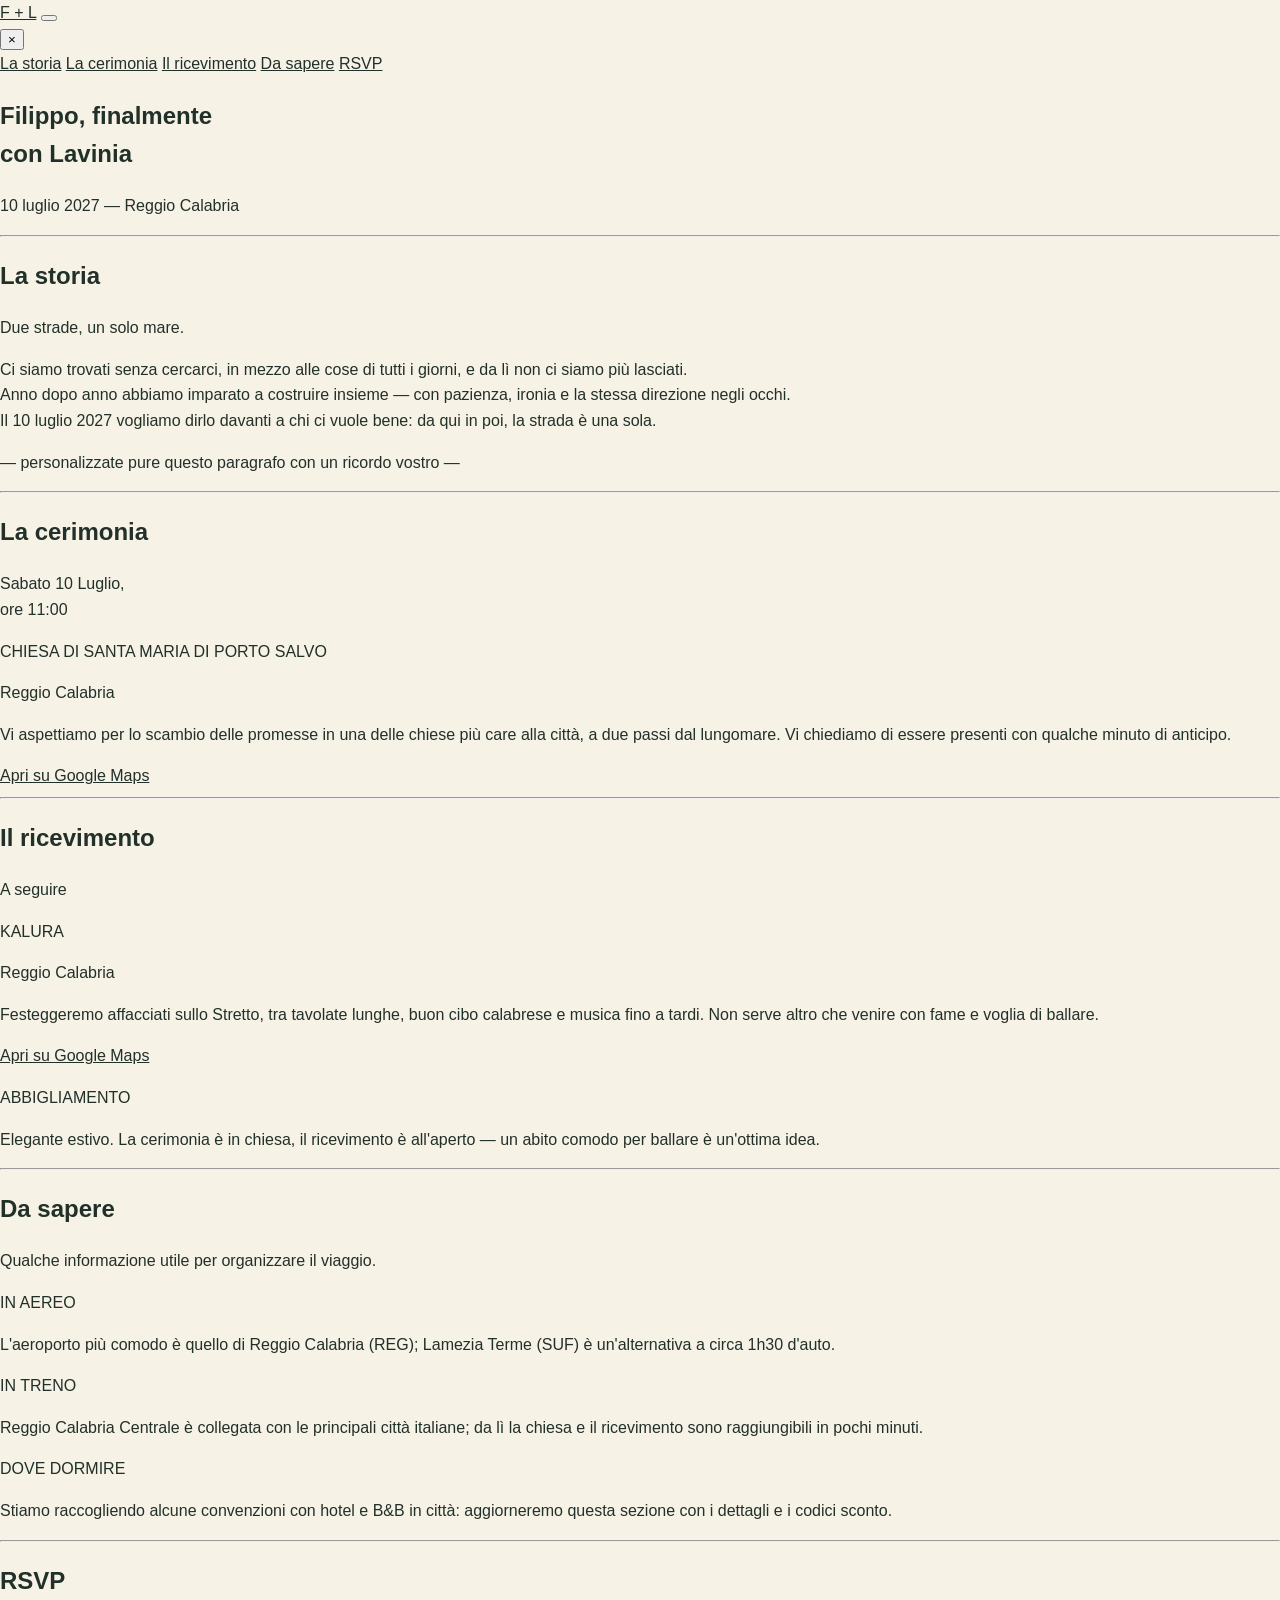
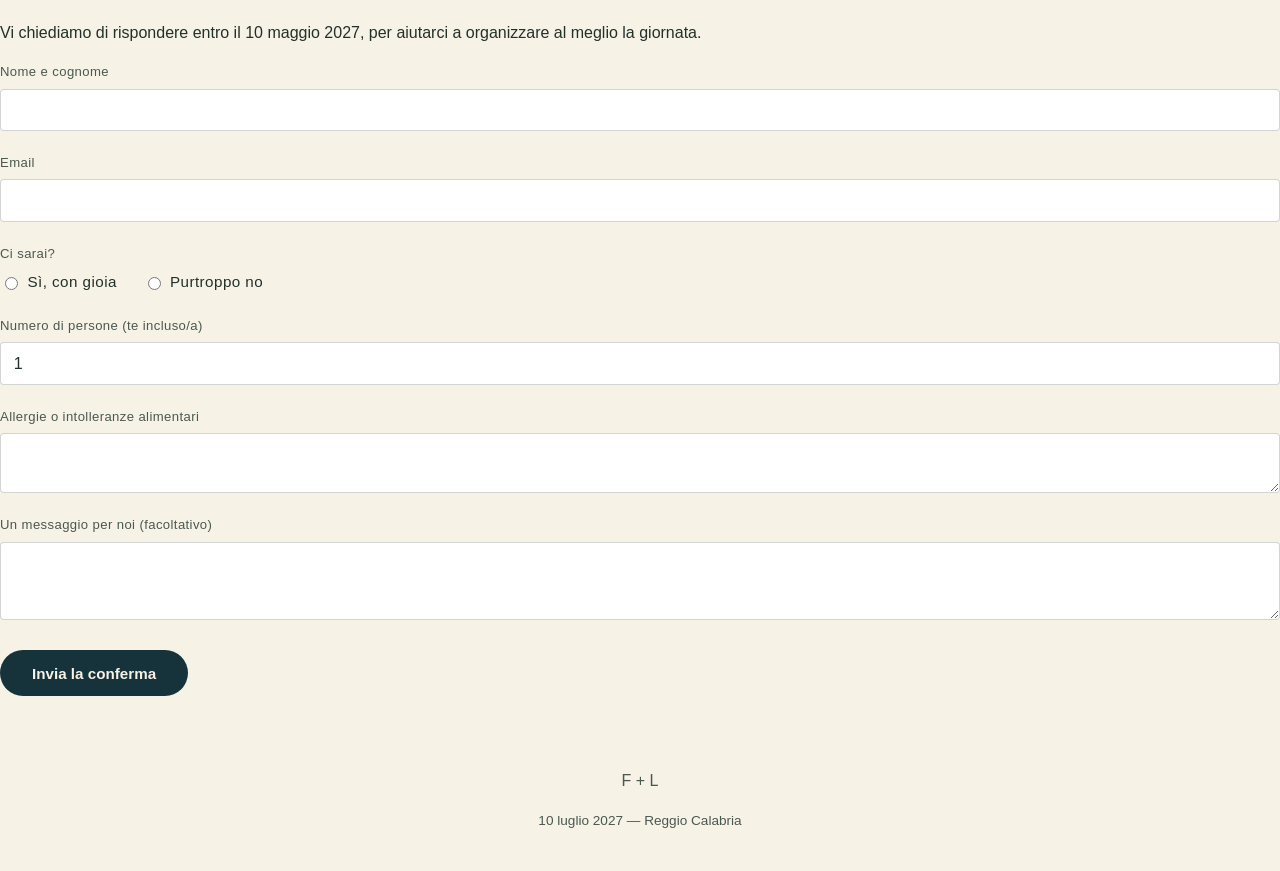
==== index.html @ 588cf9c7 "Refactor index.html structure and content" ====
<!DOCTYPE html>
<html lang="it">
<head>
<meta charset="UTF-8">
<meta name="viewport" content="width=device-width, initial-scale=1.0">
<title>Filippo &amp; Lavinia — 10 luglio 2027</title>
<meta name="description" content="Il matrimonio di Filippo e Lavinia, 10 luglio 2027, Reggio Calabria.">
<link rel="preconnect" href="https://fonts.googleapis.com">
<link rel="preconnect" href="https://fonts.gstatic.com" crossorigin>
<link href="https://fonts.googleapis.com/css2?family=Playfair+Display:ital,wght@0,600;0,700;1,500&family=Fraunces:ital,opsz,wght@0,9..144,300;0,9..144,400;1,9..144,400&display=swap" rel="stylesheet">
<link rel="stylesheet" href="styles.css">
</head>
<body>

<header class="topbar">
  <a href="#top" class="mark">F&nbsp;+&nbsp;L</a>
  <button class="menu-toggle" id="menuToggle" aria-label="Apri il menu" aria-expanded="false" aria-controls="menuOverlay">
    <span></span><span></span><span></span>
  </button>
</header>

<div class="menu-overlay" id="menuOverlay">
  <button class="menu-close" id="menuClose" aria-label="Chiudi il menu">&times;</button>
  <nav class="menu-list">
    <a href="#storia" class="menu-item">La storia</a>
    <a href="#cerimonia" class="menu-item">La cerimonia</a>
    <a href="#ricevimento" class="menu-item">Il ricevimento</a>
    <a href="#logistica" class="menu-item">Da sapere</a>
    <a href="#rsvp" class="menu-item">RSVP</a>
  </nav>
</div>

<main id="top">

  <section class="page page--hero">
    <div class="page__media page__media--tall placeholder placeholder--sea" aria-hidden="true"></div>
    <h1 class="page__title page__title--home">Filippo, finalmente<br>con Lavinia</h1>
    <p class="page__lead">10 luglio 2027 — Reggio Calabria</p>
    <p class="page__countdown" id="countdown" aria-live="polite"></p>
    <hr class="rule">
  </section>

  <section id="storia" class="page">
    <div class="page__media placeholder placeholder--linen" aria-hidden="true"></div>
    <h2 class="page__title">La storia</h2>
    <p class="page__lead">Due strade, un solo mare.</p>
    <p class="page__body">
      Ci siamo trovati senza cercarci, in mezzo alle cose di tutti i giorni,
      e da lì non ci siamo più lasciati.<br>
      Anno dopo anno abbiamo imparato a costruire insieme — con pazienza,
      ironia e la stessa direzione negli occhi.<br>
      Il 10 luglio 2027 vogliamo dirlo davanti a chi ci vuole bene: da qui
      in poi, la strada è una sola.
    </p>
    <p class="page__note">— personalizzate pure questo paragrafo con un ricordo vostro —</p>
    <hr class="rule">
  </section>

  <section id="cerimonia" class="page">
    <div class="page__media placeholder placeholder--church" aria-hidden="true"></div>
    <h2 class="page__title">La cerimonia</h2>
    <p class="page__lead">Sabato 10 Luglio,<br>ore 11:00</p>
    <p class="page__place">CHIESA DI SANTA MARIA DI PORTO SALVO</p>
    <p class="page__address">Reggio Calabria</p>
    <p class="page__body">
      Vi aspettiamo per lo scambio delle promesse in una delle chiese più
      care alla città, a due passi dal lungomare. Vi chiediamo di essere
      presenti con qualche minuto di anticipo.
    </p>
    <a class="link-under" href="https://www.google.com/maps/search/?api=1&query=Chiesa+di+Santa+Maria+di+Porto+Salvo+Reggio+Calabria" target="_blank" rel="noopener">Apri su Google Maps</a>
    <hr class="rule">
  </section>

  <section id="ricevimento" class="page">
    <div class="page__media placeholder placeholder--sea" aria-hidden="true"></div>
    <h2 class="page__title">Il ricevimento</h2>
    <p class="page__lead">A seguire</p>
    <p class="page__place">KALURA</p>
    <p class="page__address">Reggio Calabria</p>
    <p class="page__body">
      Festeggeremo affacciati sullo Stretto, tra tavolate lunghe, buon
      cibo calabrese e musica fino a tardi. Non serve altro che venire
      con fame e voglia di ballare.
    </p>
    <a class="link-under" href="https://www.google.com/maps/search/?api=1&query=Kalura+Reggio+Calabria" target="_blank" rel="noopener">Apri su Google Maps</a>

    <div class="attire">
      <p class="attire__label">ABBIGLIAMENTO</p>
      <p class="page__body">
        Elegante estivo. La cerimonia è in chiesa, il ricevimento è
        all'aperto — un abito comodo per ballare è un'ottima idea.
      </p>
    </div>
    <hr class="rule">
  </section>

  <section id="logistica" class="page">
    <h2 class="page__title">Da sapere</h2>
    <p class="page__lead">Qualche informazione utile per organizzare il viaggio.</p>

    <div class="info-block">
      <p class="info-block__label">IN AEREO</p>
      <p class="page__body">L'aeroporto più comodo è quello di Reggio Calabria (REG); Lamezia Terme (SUF) è un'alternativa a circa 1h30 d'auto.</p>
    </div>
    <div class="info-block">
      <p class="info-block__label">IN TRENO</p>
      <p class="page__body">Reggio Calabria Centrale è collegata con le principali città italiane; da lì la chiesa e il ricevimento sono raggiungibili in pochi minuti.</p>
    </div>
    <div class="info-block">
      <p class="info-block__label">DOVE DORMIRE</p>
      <p class="page__body">Stiamo raccogliendo alcune convenzioni con hotel e B&amp;B in città: aggiorneremo questa sezione con i dettagli e i codici sconto.</p>
    </div>
    <hr class="rule">
  </section>

  <section id="rsvp" class="page">
    <h2 class="page__title">RSVP</h2>
    <p class="page__lead">Vi chiediamo di rispondere entro il 10 maggio 2027, per aiutarci a organizzare al meglio la giornata.</p>

    <form name="rsvp" method="POST" data-netlify="true" netlify-honeypot="bot-field" class="rsvp-form" id="rsvpForm">
      <input type="hidden" name="form-name" value="rsvp">
      <p class="hidden-field"><label>Non compilare questo campo: <input name="bot-field"></label></p>

      <div class="field">
        <label for="nome">Nome e cognome</label>
        <input type="text" id="nome" name="nome" required>
      </div>

      <div class="field">
        <label for="email">Email</label>
        <input type="email" id="email" name="email" required>
      </div>

      <div class="field field--radio">
        <span class="field__label">Ci sarai?</span>
        <div class="radio-group">
          <label><input type="radio" name="presenza" value="Sì" required> Sì, con gioia</label>
          <label><input type="radio" name="presenza" value="No"> Purtroppo no</label>
        </div>
      </div>

      <div class="field">
        <label for="ospiti">Numero di persone (te incluso/a)</label>
        <input type="number" id="ospiti" name="ospiti" min="1" max="10" value="1">
      </div>

      <div class="field">
        <label for="allergie">Allergie o intolleranze alimentari</label>
        <textarea id="allergie" name="allergie" rows="2"></textarea>
      </div>

      <div class="field">
        <label for="messaggio">Un messaggio per noi (facoltativo)</label>
        <textarea id="messaggio" name="messaggio" rows="3"></textarea>
      </div>

      <button type="submit" class="btn">Invia la conferma</button>
      <p class="rsvp__thanks" id="rsvpThanks" hidden>Grazie! Abbiamo ricevuto la tua conferma.</p>
    </form>
  </section>

</main>

<footer class="footer">
  <p class="mark">F + L</p>
  <p class="footer__text">10 luglio 2027 — Reggio Calabria</p>
</footer>

<script src="script.js"></script>
</body>
</html>
---- styles.css ----
/* ---------------------------------------------------
   Filippo & Lavinia — wedding site
   Palette: cream stone / deep ionian teal / bergamotto gold / cypress ink
--------------------------------------------------- */

:root{
  --cream:      #F7F2E6;
  --stone:      #E9E1CD;
  --ink:        #22302A;
  --ink-soft:   #4A5850;
  --teal:       #24515F;
  --teal-deep:  #16333C;
  --gold:       #B9922E;
  --gold-soft:  #D8BE85;

  --serif: "Fraunces", serif;
  --sans:  "Public Sans", sans-serif;

  --max: 1080px;
}

*{ box-sizing:border-box; }
html{ scroll-behavior:smooth; }

body{
  margin:0;
  background:var(--cream);
  color:var(--ink);
  font-family:var(--sans);
  font-weight:400;
  line-height:1.6;
  -webkit-font-smoothing:antialiased;
}

@media (prefers-reduced-motion: reduce){
  html{ scroll-behavior:auto; }
  *{ animation-duration:0.01ms !important; transition-duration:0.01ms !important; }
}

a{ color:inherit; }

.grain{
  position:fixed; inset:0; pointer-events:none; z-index:1;
  opacity:0.035; mix-blend-mode:multiply;
  background-image:url("data:image/svg+xml,%3Csvg xmlns='http://www.w3.org/2000/svg' width='140' height='140'%3E%3Cfilter id='n'%3E%3CfeTurbulence type='fractalNoise' baseFrequency='0.9' numOctaves='2' stitchTiles='stitch'/%3E%3C/filter%3E%3Crect width='100%25' height='100%25' filter='url(%23n)'/%3E%3C/svg%3E");
}

.eyebrow{
  font-family:var(--sans);
  font-size:0.72rem;
  letter-spacing:0.22em;
  text-transform:uppercase;
  color:var(--gold);
  font-weight:600;
  margin:0 0 0.9rem;
}

.section__title{
  font-family:var(--serif);
  font-weight:400;
  font-size:clamp(1.8rem, 3.4vw, 2.6rem);
  margin:0 0 1.4rem;
  color:var(--teal-deep);
}

/* ---------- Nav ---------- */
.nav{
  position:sticky; top:0; z-index:20;
  display:flex; align-items:center; justify-content:space-between;
  padding:1.1rem 2rem;
  background:rgba(247,242,230,0.86);
  backdrop-filter:blur(8px);
  border-bottom:1px solid rgba(34,48,42,0.08);
}
.nav__mark{
  font-family:var(--serif); font-style:italic;
  font-size:1.15rem; text-decoration:none; color:var(--teal-deep);
  letter-spacing:0.02em;
}
.nav__links{
  display:flex; gap:2rem; list-style:none; margin:0; padding:0;
  align-items:center;
}
.nav__links a{
  text-decoration:none; font-size:0.88rem; color:var(--ink-soft);
  letter-spacing:0.01em;
  transition:color 0.2s ease;
}
.nav__links a:hover{ color:var(--teal); }
.nav__cta{
  border:1px solid var(--teal-deep);
  padding:0.5rem 1rem;
  border-radius:999px;
  color:var(--teal-deep) !important;
}
.nav__cta:hover{ background:var(--teal-deep); color:var(--cream) !important; }

.nav__toggle{
  display:none; flex-direction:column; gap:5px;
  background:none; border:none; cursor:pointer; padding:0.4rem;
}
.nav__toggle span{
  width:22px; height:2px; background:var(--ink);
}

@media (max-width: 780px){
  .nav__toggle{ display:flex; }
  .nav__links{
    position:absolute; top:100%; left:0; right:0;
    flex-direction:column; align-items:flex-start; gap:0;
    background:var(--cream);
    border-bottom:1px solid rgba(34,48,42,0.08);
    max-height:0; overflow:hidden;
    transition:max-height 0.3s ease;
  }
  .nav__links.is-open{ max-height:320px; }
  .nav__links li{ width:100%; }
  .nav__links a{
    display:block; padding:0.9rem 2rem; width:100%;
  }
  .nav__cta{ margin:0.6rem 2rem; display:inline-block; }
}

/* ---------- Hero ---------- */
.hero{
  position:relative;
  min-height:88vh;
  display:flex; flex-direction:column; align-items:center; justify-content:center;
  text-align:center;
  padding:6rem 1.5rem 3rem;
  overflow:hidden;
  background:linear-gradient(180deg, var(--cream) 0%, var(--stone) 100%);
}
.hero__coast{
  position:absolute; bottom:0; left:0; right:0; z-index:0; opacity:0.9;
}
.hero__wave path{ fill:var(--teal-deep); opacity:0.14; }
.hero__eyebrow{
  font-size:0.78rem; letter-spacing:0.3em; text-transform:uppercase;
  color:var(--gold); font-weight:600; margin-bottom:1.4rem; z-index:1;
}
.hero__names{
  font-family:var(--serif);
  font-weight:400;
  font-size:clamp(2.6rem, 8vw, 5.2rem);
  margin:0;
  color:var(--teal-deep);
  z-index:1;
}
.hero__amp{
  font-style:italic; color:var(--gold);
  padding:0 0.15em;
}
.hero__date{
  margin-top:1.1rem;
  font-size:1.05rem;
  letter-spacing:0.03em;
  color:var(--ink-soft);
  z-index:1;
}
.hero__countdown{
  margin-top:2.2rem;
  font-family:var(--serif); font-style:italic;
  font-size:1.1rem;
  color:var(--teal);
  z-index:1;
}
.hero__scroll{
  position:absolute; bottom:1.8rem; left:50%; transform:translateX(-50%);
  width:26px; height:42px; border:1px solid var(--ink-soft); border-radius:999px;
  z-index:1;
}
.hero__scroll span{
  display:block; width:4px; height:8px; border-radius:2px;
  background:var(--gold);
  margin:7px auto 0;
  animation:scrollDot 1.8s ease-in-out infinite;
}
@keyframes scrollDot{
  0%{ transform:translateY(0); opacity:1; }
  70%{ transform:translateY(14px); opacity:0; }
  100%{ opacity:0; }
}

/* ---------- Sections generic ---------- */
.section{
  max-width:var(--max);
  margin:0 auto;
  padding:6.5rem 2rem;
  position:relative; z-index:1;
}

.story{ text-align:center; max-width:760px; }
.story__text{ font-size:1.08rem; color:var(--ink-soft); }
.story__note{
  margin-top:1.4rem; font-size:0.8rem; color:var(--gold);
  font-style:italic;
}

/* ---------- Split (ceremony / reception) ---------- */
.split{
  display:grid;
  grid-template-columns: 1fr 1fr;
  gap:3.5rem;
  align-items:center;
}
.split--reverse .split__media{ order:2; }
.split--reverse .split__content{ order:1; }

.split__frame{
  aspect-ratio: 4/5;
  border-radius:6px;
  position:relative;
  overflow:hidden;
}
.frame--church{
  background:
    radial-gradient(circle at 30% 20%, rgba(216,190,133,0.5), transparent 60%),
    linear-gradient(160deg, var(--teal) 0%, var(--teal-deep) 100%);
}
.frame--sea{
  background:
    radial-gradient(circle at 70% 80%, rgba(185,146,46,0.35), transparent 55%),
    linear-gradient(200deg, #3B7385 0%, var(--teal-deep) 100%);
}
.split__frame::after{
  content:"";
  position:absolute; inset:0;
  background-image:repeating-linear-gradient(115deg, rgba(247,242,230,0.05) 0 2px, transparent 2px 26px);
}

.split__place{
  font-family:var(--serif); font-size:1.3rem; margin:0 0 0.2rem; color:var(--ink);
}
.split__address{
  font-size:0.85rem; color:var(--ink-soft); margin:0 0 1rem;
  text-transform:uppercase; letter-spacing:0.08em;
}
.split__text{ color:var(--ink-soft); margin-bottom:1.4rem; }

.link-arrow{
  font-size:0.9rem; text-decoration:none; color:var(--teal-deep);
  border-bottom:1px solid var(--gold);
  padding-bottom:2px;
  transition:opacity 0.2s ease;
}
.link-arrow:hover{ opacity:0.65; }

@media (max-width: 820px){
  .split, .split--reverse{ grid-template-columns:1fr; }
  .split--reverse .split__media{ order:1; }
  .split--reverse .split__content{ order:2; }
}

/* ---------- Logistics ---------- */
.logistics{ background:var(--stone); border-radius:8px; }
.logistics__grid{
  display:grid;
  grid-template-columns:repeat(2, 1fr);
  gap:2rem;
  margin-top:1rem;
}
.logistics__card h3{
  font-family:var(--serif); font-weight:500;
  font-size:1.1rem; margin:0 0 0.5rem; color:var(--teal-deep);
}
.logistics__card p{ color:var(--ink-soft); margin:0; font-size:0.95rem; }

@media (max-width:700px){
  .logistics__grid{ grid-template-columns:1fr; }
}

/* ---------- RSVP ---------- */
.rsvp{ max-width:640px; text-align:center; }
.rsvp__intro{ color:var(--ink-soft); margin-bottom:2.2rem; }
.rsvp__form{ text-align:left; }
.hidden-field{ position:absolute; left:-9999px; }

.field{ margin-bottom:1.3rem; display:flex; flex-direction:column; gap:0.4rem; }
.field label, .field__label{
  font-size:0.82rem; letter-spacing:0.03em; color:var(--ink-soft);
}
.field input[type="text"],
.field input[type="email"],
.field input[type="number"],
.field textarea{
  font-family:var(--sans);
  font-size:1rem;
  padding:0.7rem 0.8rem;
  border:1px solid rgba(34,48,42,0.2);
  border-radius:4px;
  background:#fff;
  color:var(--ink);
}
.field input:focus, .field textarea:focus{
  outline:2px solid var(--teal);
  outline-offset:1px;
}
.radio-group{ display:flex; gap:1.6rem; }
.radio-group label{ display:flex; align-items:center; gap:0.4rem; font-size:0.95rem; color:var(--ink); }

.btn{
  font-family:var(--sans);
  font-size:0.95rem; font-weight:600;
  background:var(--teal-deep);
  color:var(--cream);
  border:none;
  padding:0.9rem 2rem;
  border-radius:999px;
  cursor:pointer;
  margin-top:0.6rem;
  transition:background 0.2s ease;
}
.btn:hover{ background:var(--teal); }
.btn:focus-visible{ outline:2px solid var(--gold); outline-offset:2px; }

.rsvp__thanks{
  margin-top:1.2rem; color:var(--teal); font-family:var(--serif); font-style:italic;
}

/* ---------- Footer ---------- */
.footer{
  text-align:center;
  padding:3.5rem 1.5rem 2.5rem;
  color:var(--ink-soft);
}
.footer__mark{
  font-family:var(--serif); font-style:italic; font-size:1.4rem; color:var(--teal-deep);
  margin:0 0 0.4rem;
}
.footer__text{ font-size:0.85rem; margin:0; }

/* ---------- Reveal on scroll ---------- */
.section, .hero__names, .hero__date{
  opacity:0; transform:translateY(18px);
}
.section.is-visible, .is-loaded .hero__names, .is-loaded .hero__date{
  opacity:1; transform:none;
  transition:opacity 0.7s ease, transform 0.7s ease;
}
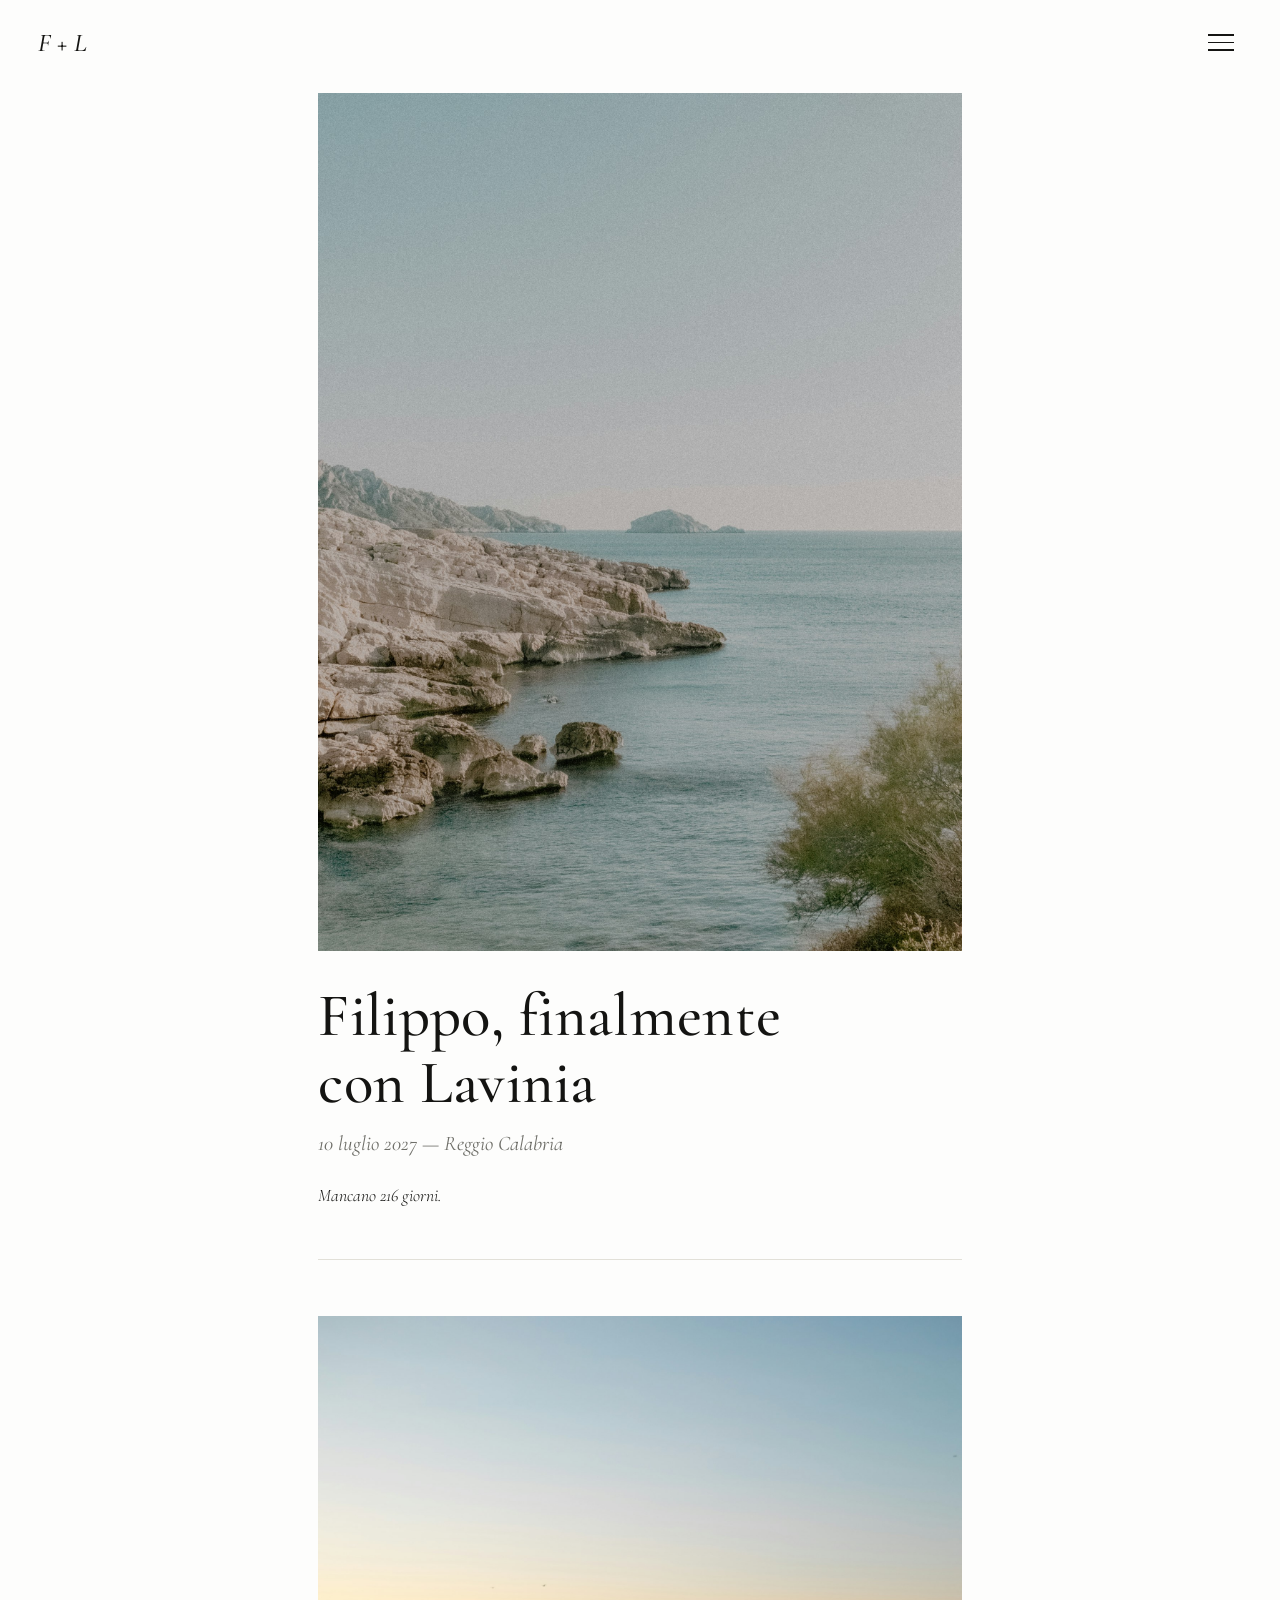
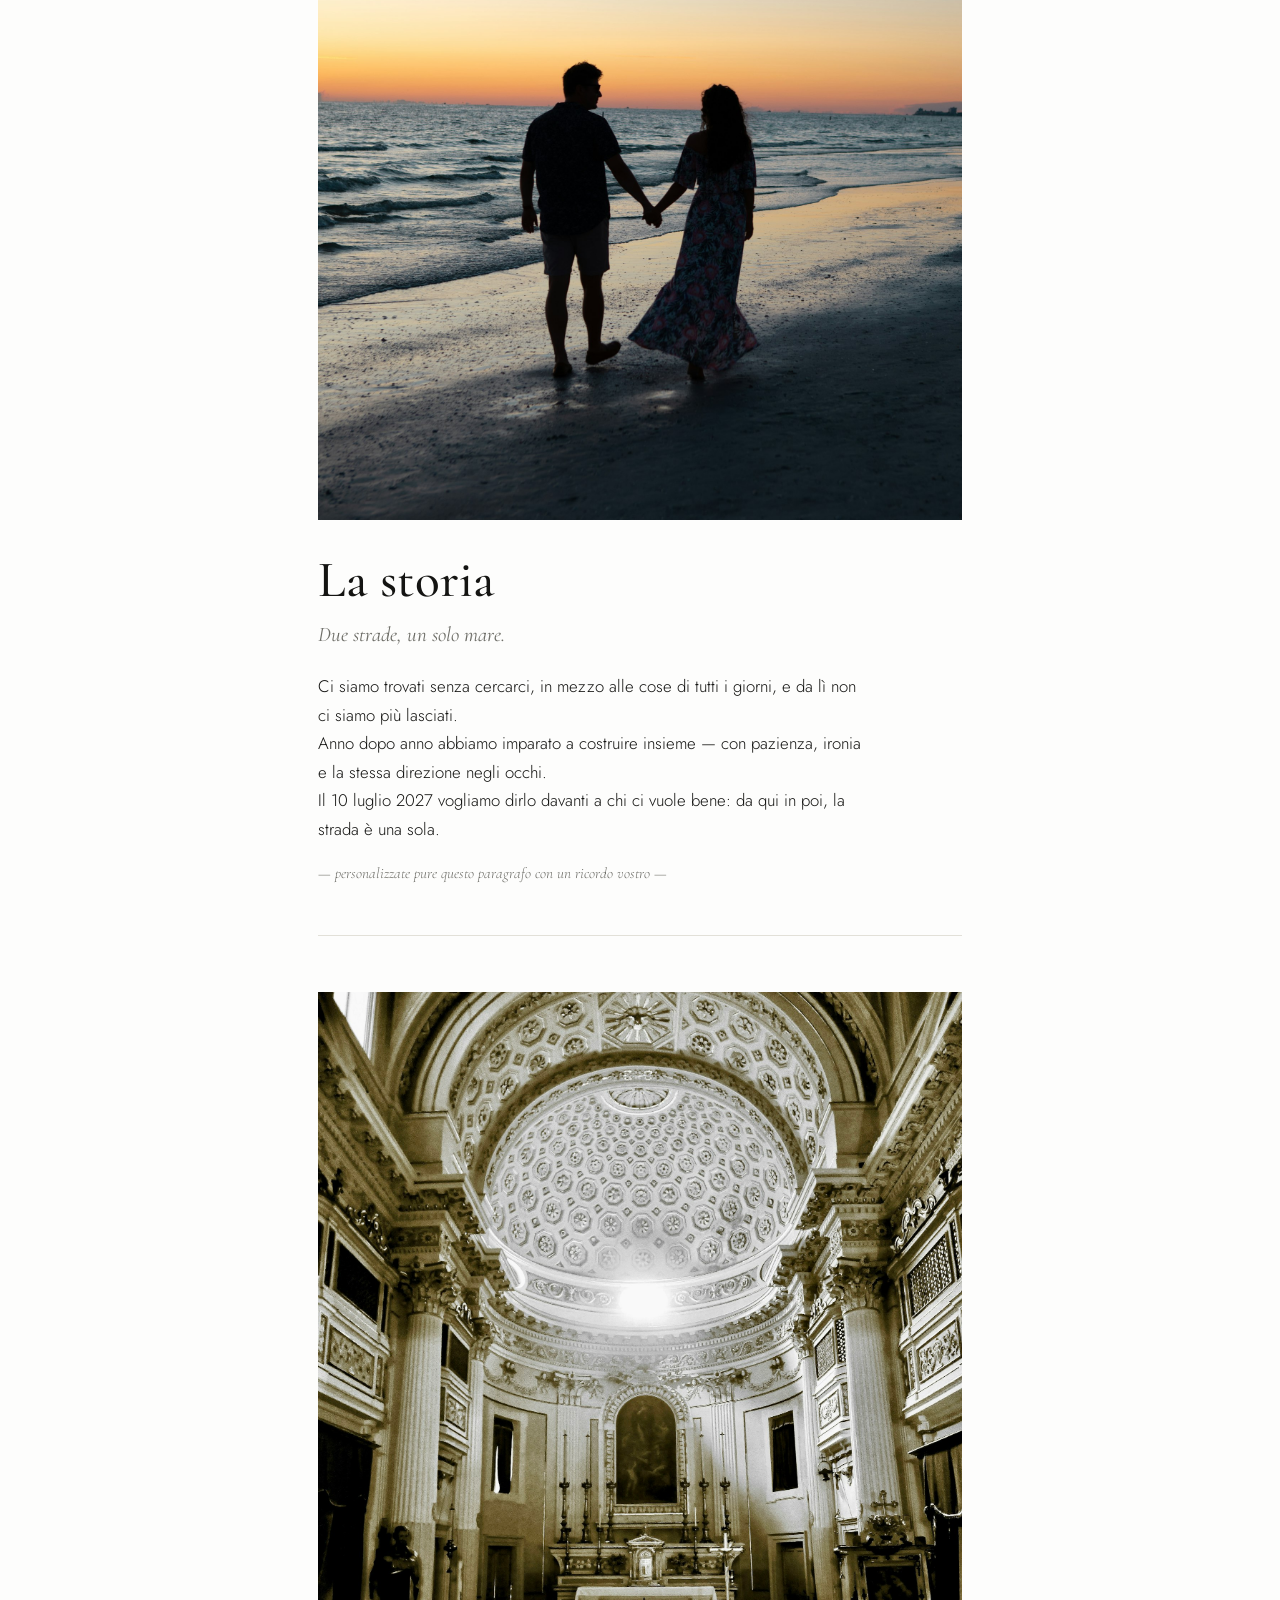
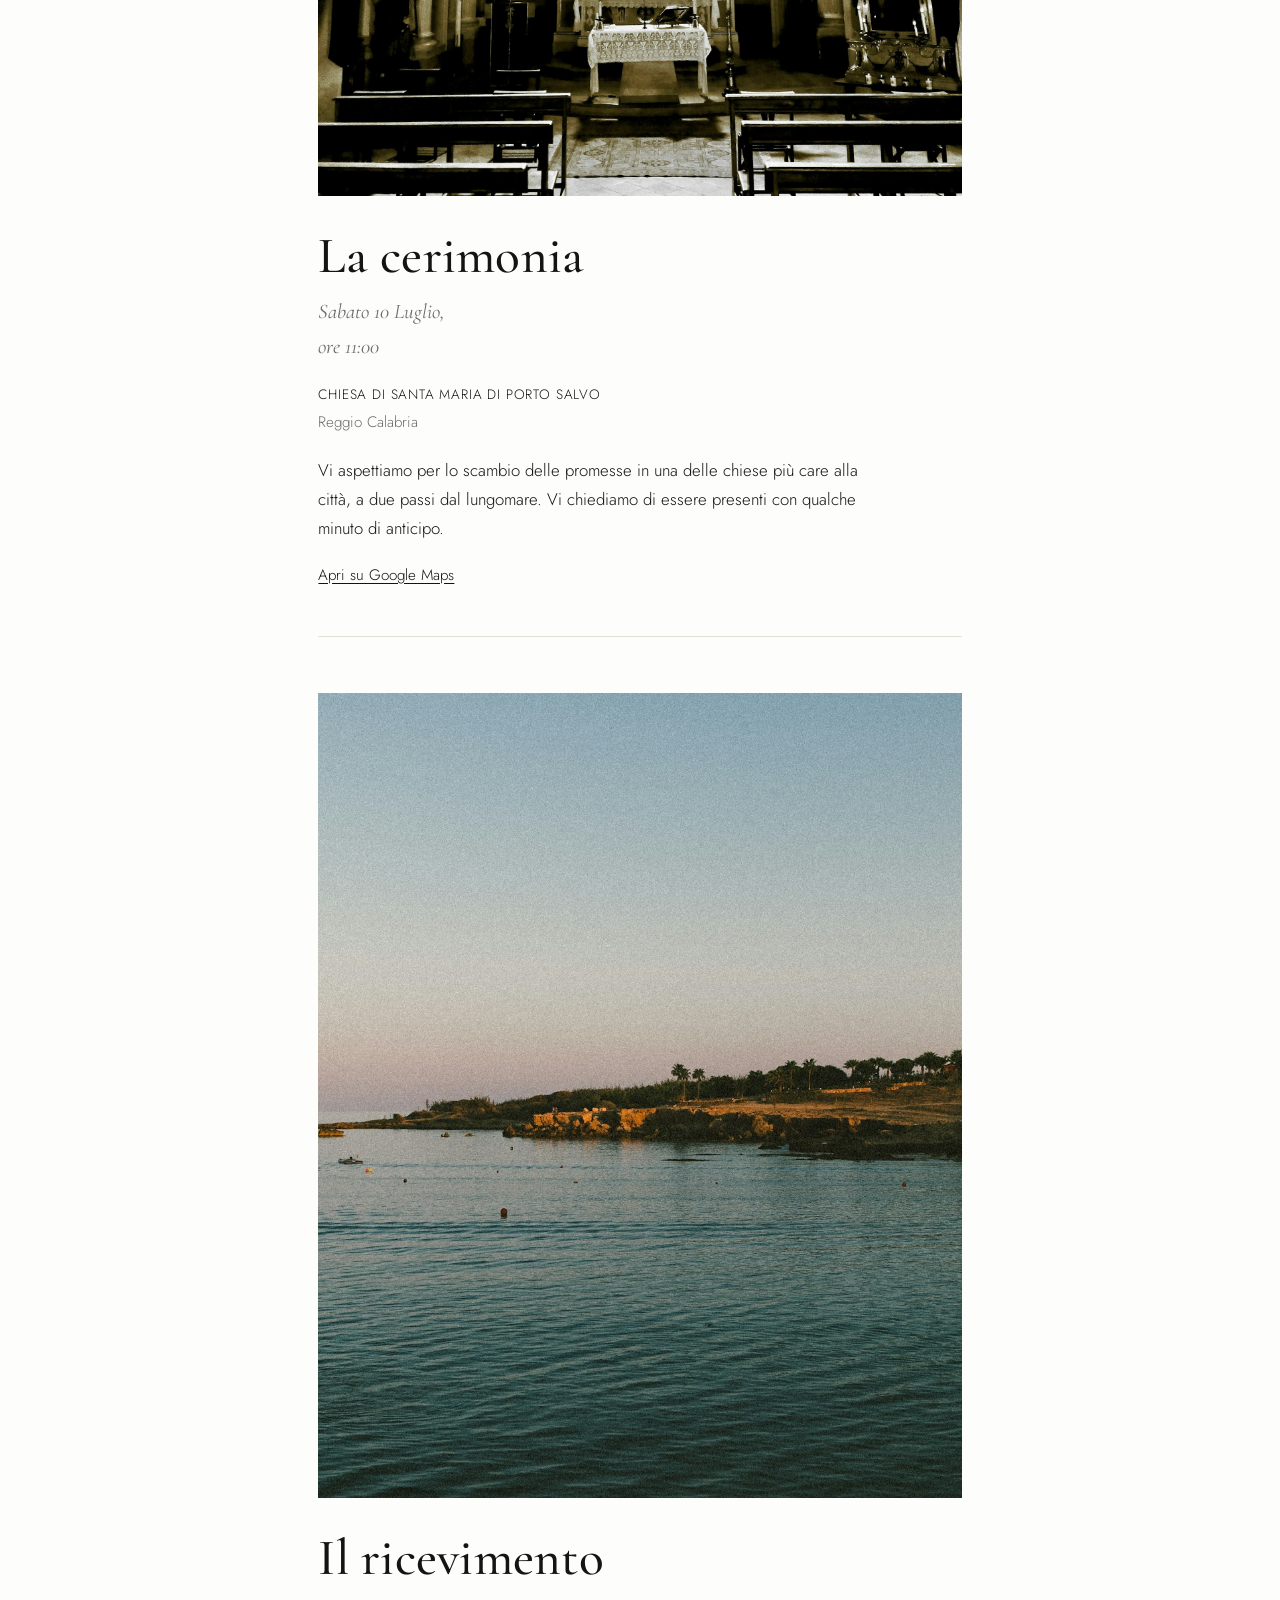
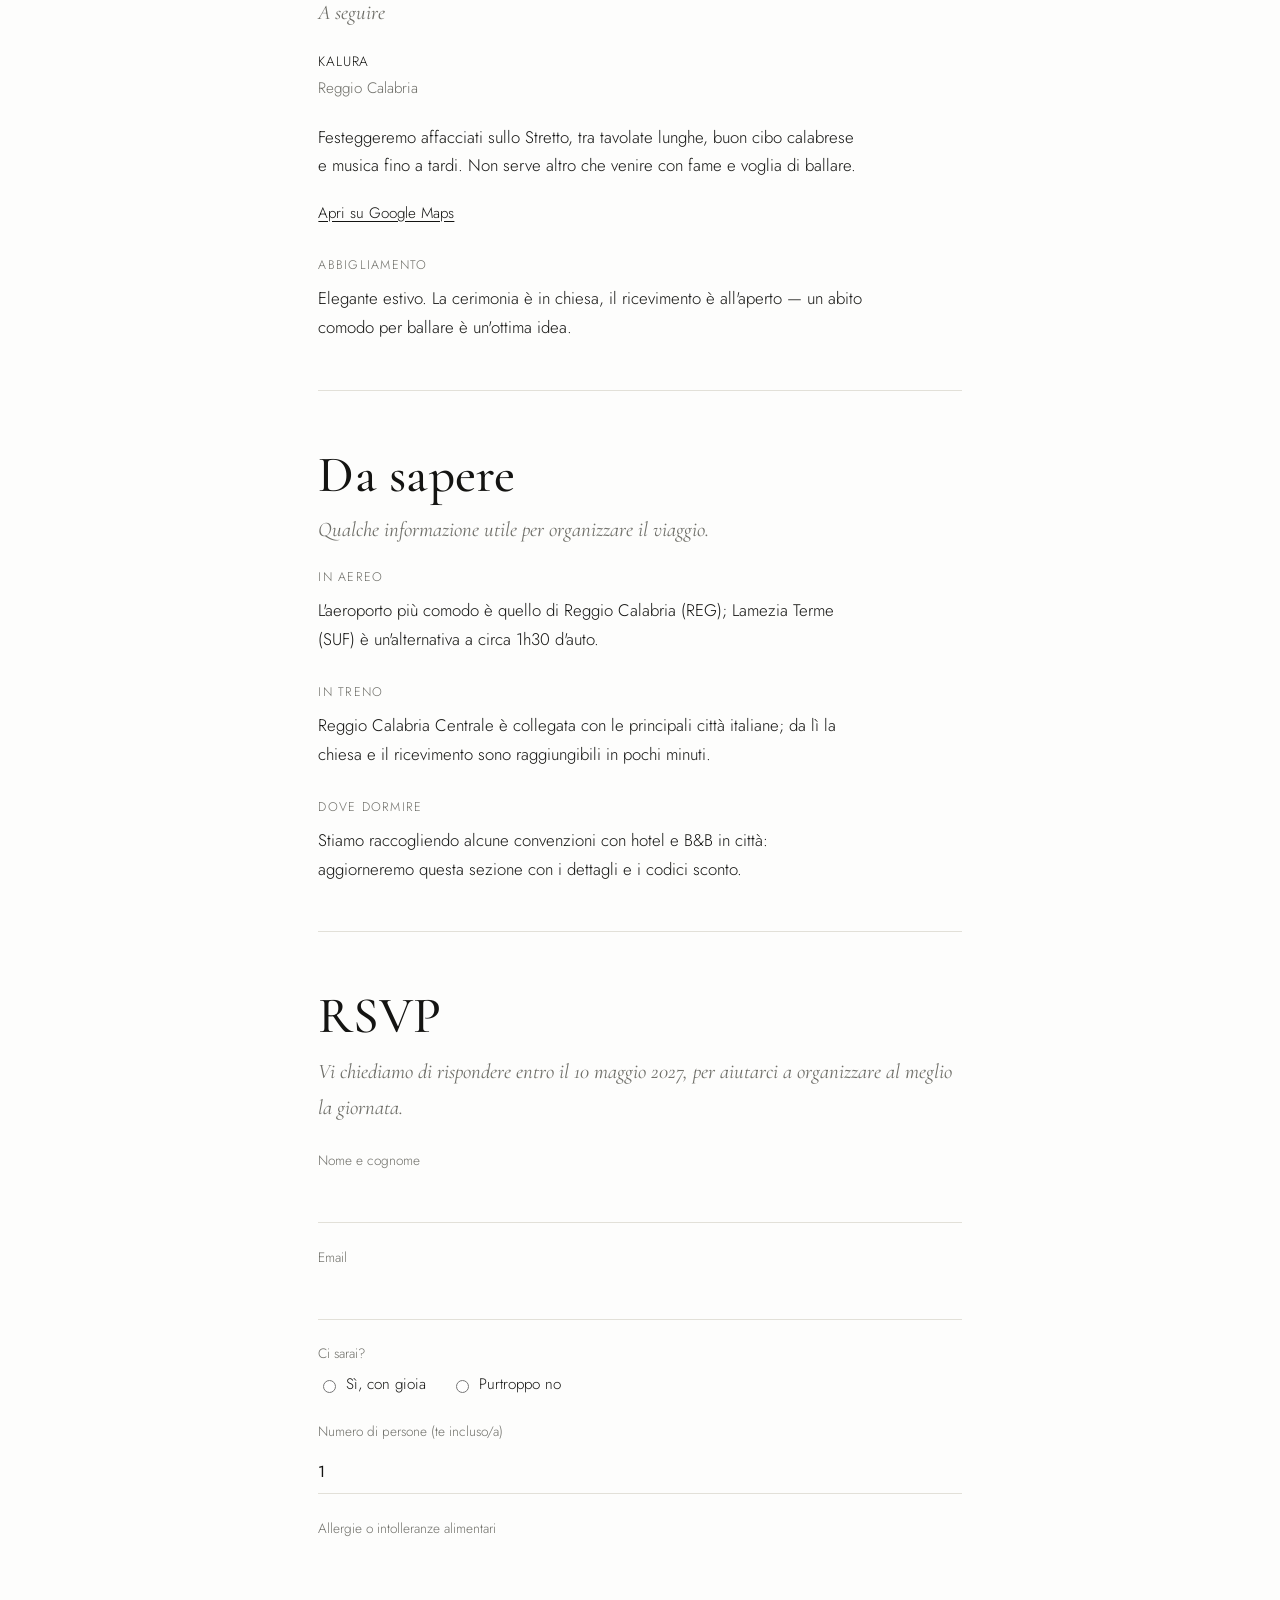
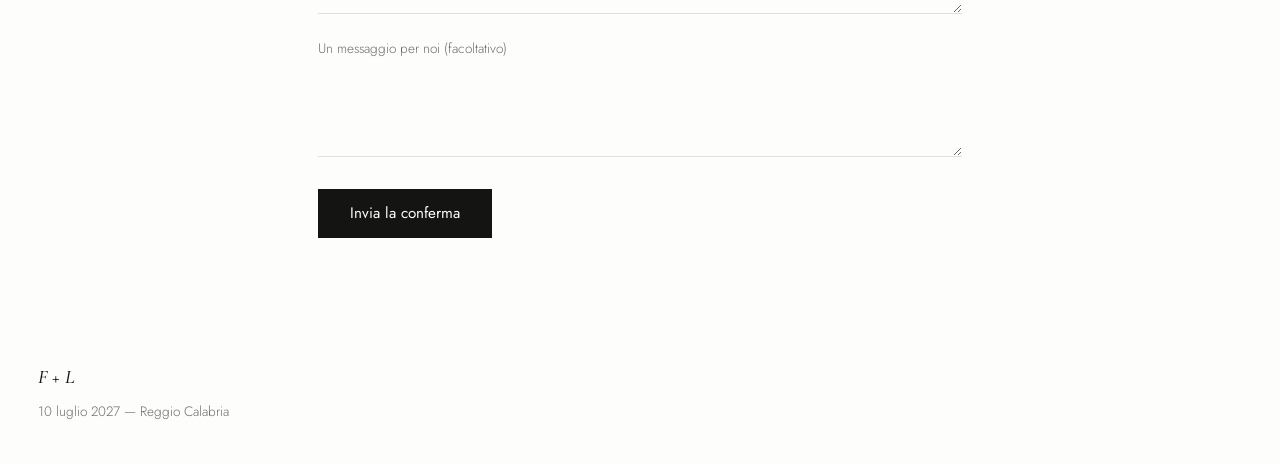
==== commit f4d0d837: "Restyle editoriale: font Cormorant/Jost, foto vere, layout full-bleed Sostituisce i placeholder a gr" ====
--- a/index.html
+++ b/index.html
@@ -7,7 +7,7 @@
 <meta name="description" content="Il matrimonio di Filippo e Lavinia, 10 luglio 2027, Reggio Calabria.">
 <link rel="preconnect" href="https://fonts.googleapis.com">
 <link rel="preconnect" href="https://fonts.gstatic.com" crossorigin>
-<link href="https://fonts.googleapis.com/css2?family=Playfair+Display:ital,wght@0,600;0,700;1,500&family=Fraunces:ital,opsz,wght@0,9..144,300;0,9..144,400;1,9..144,400&display=swap" rel="stylesheet">
+<link href="https://fonts.googleapis.com/css2?family=Cormorant+Garamond:ital,wght@0,300;0,400;0,500;1,400&family=Jost:wght@300;400;500&display=swap" rel="stylesheet">
 <link rel="stylesheet" href="styles.css">
 </head>
 <body>
@@ -33,7 +33,9 @@
 <main id="top">
 
   <section class="page page--hero">
-    <div class="page__media page__media--tall placeholder placeholder--sea" aria-hidden="true"></div>
+    <div class="page__media page__media--tall">
+      <img src="images/hero.jpg" alt="" loading="eager">
+    </div>
     <h1 class="page__title page__title--home">Filippo, finalmente<br>con Lavinia</h1>
     <p class="page__lead">10 luglio 2027 — Reggio Calabria</p>
     <p class="page__countdown" id="countdown" aria-live="polite"></p>
@@ -41,7 +43,9 @@
   </section>
 
   <section id="storia" class="page">
-    <div class="page__media placeholder placeholder--linen" aria-hidden="true"></div>
+    <div class="page__media">
+      <img src="images/storia.jpg" alt="" loading="lazy">
+    </div>
     <h2 class="page__title">La storia</h2>
     <p class="page__lead">Due strade, un solo mare.</p>
     <p class="page__body">
@@ -57,7 +61,9 @@
   </section>
 
   <section id="cerimonia" class="page">
-    <div class="page__media placeholder placeholder--church" aria-hidden="true"></div>
+    <div class="page__media">
+      <img src="images/cerimonia.jpg" alt="" loading="lazy">
+    </div>
     <h2 class="page__title">La cerimonia</h2>
     <p class="page__lead">Sabato 10 Luglio,<br>ore 11:00</p>
     <p class="page__place">CHIESA DI SANTA MARIA DI PORTO SALVO</p>
@@ -72,7 +78,9 @@
   </section>
 
   <section id="ricevimento" class="page">
-    <div class="page__media placeholder placeholder--sea" aria-hidden="true"></div>
+    <div class="page__media">
+      <img src="images/ricevimento.jpg" alt="" loading="lazy">
+    </div>
     <h2 class="page__title">Il ricevimento</h2>
     <p class="page__lead">A seguire</p>
     <p class="page__place">KALURA</p>
--- a/styles.css
+++ b/styles.css
@@ -1,22 +1,21 @@
 /* ---------------------------------------------------
-   Filippo & Lavinia — wedding site
-   Palette: cream stone / deep ionian teal / bergamotto gold / cypress ink
+   Filippo & Lavinia — editorial monochrome style
+   ispirato a caprifinalmente.it: bianco/nero, foto a
+   piena larghezza, testo allineato a sinistra, menu a
+   hamburger, serif sottile (Cormorant) + sans light (Jost).
 --------------------------------------------------- */
 
 :root{
-  --cream:      #F7F2E6;
-  --stone:      #E9E1CD;
-  --ink:        #22302A;
-  --ink-soft:   #4A5850;
-  --teal:       #24515F;
-  --teal-deep:  #16333C;
-  --gold:       #B9922E;
-  --gold-soft:  #D8BE85;
-
-  --serif: "Fraunces", serif;
-  --sans:  "Public Sans", sans-serif;
-
-  --max: 1080px;
+  --paper: #FDFDFC;
+  --ink:   #141412;
+  --grey:  #6E6E68;
+  --line:  #E2E0D8;
+
+  --display: "Cormorant Garamond", serif;
+  --body:    "Jost", sans-serif;
+
+  --max: 640px;
+  --pad: 1.5rem;
 }
 
 *{ box-sizing:border-box; }
@@ -24,11 +23,12 @@
 
 body{
   margin:0;
-  background:var(--cream);
-  color:var(--ink);
-  font-family:var(--sans);
-  font-weight:400;
-  line-height:1.6;
+  background:var(--paper);
+  color:var(--ink);
+  font-family:var(--body);
+  font-weight:300;
+  font-size:1.05rem;
+  line-height:1.7;
   -webkit-font-smoothing:antialiased;
 }
 
@@ -39,302 +39,251 @@
 
 a{ color:inherit; }
 
-.grain{
-  position:fixed; inset:0; pointer-events:none; z-index:1;
-  opacity:0.035; mix-blend-mode:multiply;
-  background-image:url("data:image/svg+xml,%3Csvg xmlns='http://www.w3.org/2000/svg' width='140' height='140'%3E%3Cfilter id='n'%3E%3CfeTurbulence type='fractalNoise' baseFrequency='0.9' numOctaves='2' stitchTiles='stitch'/%3E%3C/filter%3E%3Crect width='100%25' height='100%25' filter='url(%23n)'/%3E%3C/svg%3E");
-}
-
-.eyebrow{
-  font-family:var(--sans);
-  font-size:0.72rem;
-  letter-spacing:0.22em;
-  text-transform:uppercase;
-  color:var(--gold);
-  font-weight:600;
-  margin:0 0 0.9rem;
-}
-
-.section__title{
-  font-family:var(--serif);
-  font-weight:400;
-  font-size:clamp(1.8rem, 3.4vw, 2.6rem);
-  margin:0 0 1.4rem;
-  color:var(--teal-deep);
-}
-
-/* ---------- Nav ---------- */
-.nav{
-  position:sticky; top:0; z-index:20;
+/* ---------- Top bar ---------- */
+.topbar{
+  position:sticky; top:0; z-index:30;
   display:flex; align-items:center; justify-content:space-between;
-  padding:1.1rem 2rem;
-  background:rgba(247,242,230,0.86);
-  backdrop-filter:blur(8px);
-  border-bottom:1px solid rgba(34,48,42,0.08);
-}
-.nav__mark{
-  font-family:var(--serif); font-style:italic;
-  font-size:1.15rem; text-decoration:none; color:var(--teal-deep);
+  padding:1.3rem var(--pad);
+  background:var(--paper);
+}
+.mark{
+  font-family:var(--display);
+  font-weight:500;
+  font-style:italic;
+  font-size:1.6rem;
+  text-decoration:none;
+  color:var(--ink);
   letter-spacing:0.02em;
 }
-.nav__links{
-  display:flex; gap:2rem; list-style:none; margin:0; padding:0;
-  align-items:center;
-}
-.nav__links a{
-  text-decoration:none; font-size:0.88rem; color:var(--ink-soft);
-  letter-spacing:0.01em;
-  transition:color 0.2s ease;
-}
-.nav__links a:hover{ color:var(--teal); }
-.nav__cta{
-  border:1px solid var(--teal-deep);
-  padding:0.5rem 1rem;
-  border-radius:999px;
-  color:var(--teal-deep) !important;
-}
-.nav__cta:hover{ background:var(--teal-deep); color:var(--cream) !important; }
-
-.nav__toggle{
-  display:none; flex-direction:column; gap:5px;
-  background:none; border:none; cursor:pointer; padding:0.4rem;
-}
-.nav__toggle span{
-  width:22px; height:2px; background:var(--ink);
-}
-
-@media (max-width: 780px){
-  .nav__toggle{ display:flex; }
-  .nav__links{
-    position:absolute; top:100%; left:0; right:0;
-    flex-direction:column; align-items:flex-start; gap:0;
-    background:var(--cream);
-    border-bottom:1px solid rgba(34,48,42,0.08);
-    max-height:0; overflow:hidden;
-    transition:max-height 0.3s ease;
-  }
-  .nav__links.is-open{ max-height:320px; }
-  .nav__links li{ width:100%; }
-  .nav__links a{
-    display:block; padding:0.9rem 2rem; width:100%;
-  }
-  .nav__cta{ margin:0.6rem 2rem; display:inline-block; }
-}
-
-/* ---------- Hero ---------- */
-.hero{
-  position:relative;
-  min-height:88vh;
-  display:flex; flex-direction:column; align-items:center; justify-content:center;
-  text-align:center;
-  padding:6rem 1.5rem 3rem;
-  overflow:hidden;
-  background:linear-gradient(180deg, var(--cream) 0%, var(--stone) 100%);
-}
-.hero__coast{
-  position:absolute; bottom:0; left:0; right:0; z-index:0; opacity:0.9;
-}
-.hero__wave path{ fill:var(--teal-deep); opacity:0.14; }
-.hero__eyebrow{
-  font-size:0.78rem; letter-spacing:0.3em; text-transform:uppercase;
-  color:var(--gold); font-weight:600; margin-bottom:1.4rem; z-index:1;
-}
-.hero__names{
-  font-family:var(--serif);
-  font-weight:400;
-  font-size:clamp(2.6rem, 8vw, 5.2rem);
-  margin:0;
-  color:var(--teal-deep);
-  z-index:1;
-}
-.hero__amp{
-  font-style:italic; color:var(--gold);
-  padding:0 0.15em;
-}
-.hero__date{
-  margin-top:1.1rem;
-  font-size:1.05rem;
+.menu-toggle{
+  display:flex; flex-direction:column; gap:6px;
+  background:none; border:none; cursor:pointer; padding:0.5rem;
+}
+.menu-toggle span{
+  width:26px; height:1.5px; background:var(--ink);
+}
+
+/* ---------- Fullscreen menu overlay ---------- */
+.menu-overlay{
+  position:fixed; inset:0; z-index:40;
+  background:var(--paper);
+  display:flex; flex-direction:column;
+  padding:1.3rem var(--pad);
+  transform:translateX(100%);
+  transition:transform 0.35s ease;
+}
+.menu-overlay.is-open{ transform:translateX(0); }
+
+.menu-close{
+  align-self:flex-end;
+  background:none; border:none; cursor:pointer;
+  font-size:2rem; line-height:1; color:var(--ink);
+  padding:0.5rem;
+  margin-bottom:2rem;
+}
+.menu-list{
+  display:flex; flex-direction:column; gap:2rem;
+  padding-top:1rem;
+}
+.menu-item{
+  font-family:var(--body);
+  font-weight:300;
+  font-size:1.3rem;
   letter-spacing:0.03em;
-  color:var(--ink-soft);
-  z-index:1;
-}
-.hero__countdown{
-  margin-top:2.2rem;
-  font-family:var(--serif); font-style:italic;
-  font-size:1.1rem;
-  color:var(--teal);
-  z-index:1;
-}
-.hero__scroll{
-  position:absolute; bottom:1.8rem; left:50%; transform:translateX(-50%);
-  width:26px; height:42px; border:1px solid var(--ink-soft); border-radius:999px;
-  z-index:1;
-}
-.hero__scroll span{
-  display:block; width:4px; height:8px; border-radius:2px;
-  background:var(--gold);
-  margin:7px auto 0;
-  animation:scrollDot 1.8s ease-in-out infinite;
-}
-@keyframes scrollDot{
-  0%{ transform:translateY(0); opacity:1; }
-  70%{ transform:translateY(14px); opacity:0; }
-  100%{ opacity:0; }
-}
-
-/* ---------- Sections generic ---------- */
-.section{
+  text-decoration:none;
+  color:var(--ink);
+}
+
+/* ---------- Page sections ---------- */
+.page{
   max-width:var(--max);
   margin:0 auto;
-  padding:6.5rem 2rem;
-  position:relative; z-index:1;
-}
-
-.story{ text-align:center; max-width:760px; }
-.story__text{ font-size:1.08rem; color:var(--ink-soft); }
-.story__note{
-  margin-top:1.4rem; font-size:0.8rem; color:var(--gold);
-  font-style:italic;
-}
-
-/* ---------- Split (ceremony / reception) ---------- */
-.split{
-  display:grid;
-  grid-template-columns: 1fr 1fr;
-  gap:3.5rem;
-  align-items:center;
-}
-.split--reverse .split__media{ order:2; }
-.split--reverse .split__content{ order:1; }
-
-.split__frame{
-  aspect-ratio: 4/5;
-  border-radius:6px;
+  padding:0 var(--pad) 3.5rem;
+}
+.page--hero{ padding-top:0.5rem; }
+
+.page__media{
+  width:100vw;
   position:relative;
+  left:50%;
+  right:50%;
+  margin-left:-50vw;
+  margin-right:-50vw;
+  aspect-ratio: 4 / 5;
+  margin-bottom:2rem;
   overflow:hidden;
-}
-.frame--church{
-  background:
-    radial-gradient(circle at 30% 20%, rgba(216,190,133,0.5), transparent 60%),
-    linear-gradient(160deg, var(--teal) 0%, var(--teal-deep) 100%);
-}
-.frame--sea{
-  background:
-    radial-gradient(circle at 70% 80%, rgba(185,146,46,0.35), transparent 55%),
-    linear-gradient(200deg, #3B7385 0%, var(--teal-deep) 100%);
-}
-.split__frame::after{
-  content:"";
-  position:absolute; inset:0;
-  background-image:repeating-linear-gradient(115deg, rgba(247,242,230,0.05) 0 2px, transparent 2px 26px);
-}
-
-.split__place{
-  font-family:var(--serif); font-size:1.3rem; margin:0 0 0.2rem; color:var(--ink);
-}
-.split__address{
-  font-size:0.85rem; color:var(--ink-soft); margin:0 0 1rem;
-  text-transform:uppercase; letter-spacing:0.08em;
-}
-.split__text{ color:var(--ink-soft); margin-bottom:1.4rem; }
-
-.link-arrow{
-  font-size:0.9rem; text-decoration:none; color:var(--teal-deep);
-  border-bottom:1px solid var(--gold);
-  padding-bottom:2px;
-  transition:opacity 0.2s ease;
-}
-.link-arrow:hover{ opacity:0.65; }
-
-@media (max-width: 820px){
-  .split, .split--reverse{ grid-template-columns:1fr; }
-  .split--reverse .split__media{ order:1; }
-  .split--reverse .split__content{ order:2; }
-}
-
-/* ---------- Logistics ---------- */
-.logistics{ background:var(--stone); border-radius:8px; }
-.logistics__grid{
-  display:grid;
-  grid-template-columns:repeat(2, 1fr);
-  gap:2rem;
-  margin-top:1rem;
-}
-.logistics__card h3{
-  font-family:var(--serif); font-weight:500;
-  font-size:1.1rem; margin:0 0 0.5rem; color:var(--teal-deep);
-}
-.logistics__card p{ color:var(--ink-soft); margin:0; font-size:0.95rem; }
-
-@media (max-width:700px){
-  .logistics__grid{ grid-template-columns:1fr; }
-}
-
-/* ---------- RSVP ---------- */
-.rsvp{ max-width:640px; text-align:center; }
-.rsvp__intro{ color:var(--ink-soft); margin-bottom:2.2rem; }
-.rsvp__form{ text-align:left; }
+  background:var(--line);
+}
+.page__media--tall{ aspect-ratio: 3 / 4; }
+
+.page__media img{
+  display:block;
+  width:100%;
+  height:100%;
+  object-fit:cover;
+}
+
+.page__title{
+  font-family:var(--display);
+  font-weight:500;
+  font-size:clamp(2.3rem, 8vw, 3.2rem);
+  line-height:1.1;
+  letter-spacing:0.005em;
+  margin:0 0 0.6rem;
+}
+.page__title--home{
+  font-size:clamp(2.6rem, 9vw, 3.8rem);
+}
+
+.page__lead{
+  font-family:var(--display);
+  font-style:italic;
+  font-weight:400;
+  font-size:1.3rem;
+  color:var(--grey);
+  margin:0 0 1.2rem;
+}
+
+.page__countdown{
+  font-family:var(--display);
+  font-style:italic;
+  font-size:1.1rem;
+  color:var(--ink);
+  margin:0 0 2rem;
+}
+
+.page__place{
+  font-family:var(--body);
+  font-size:0.85rem;
+  letter-spacing:0.06em;
+  margin:0 0 0.2rem;
+  color:var(--ink);
+}
+.page__address{
+  font-family:var(--body);
+  font-size:0.95rem;
+  color:var(--grey);
+  margin:0 0 1.3rem;
+}
+
+.page__body{
+  color:var(--ink);
+  margin:0 0 1.1rem;
+  max-width:34rem;
+}
+.page__note{
+  font-family:var(--display);
+  font-style:italic;
+  font-size:0.95rem;
+  color:var(--grey);
+  margin:0;
+}
+
+.link-under{
+  display:inline-block;
+  font-size:0.95rem;
+  text-decoration:underline;
+  text-underline-offset:3px;
+  color:var(--ink);
+}
+
+.rule{
+  border:none;
+  border-top:1px solid var(--line);
+  margin:3rem 0 0;
+}
+
+/* ---------- Attire / info blocks ---------- */
+.attire{ margin-top:1.8rem; }
+.attire__label,
+.info-block__label{
+  font-family:var(--body);
+  font-size:0.78rem;
+  letter-spacing:0.1em;
+  color:var(--grey);
+  margin:0 0 0.5rem;
+}
+.info-block{ margin-bottom:1.8rem; }
+.info-block:last-of-type{ margin-bottom:0; }
+
+/* ---------- RSVP form ---------- */
+.rsvp-form{ margin-top:1.5rem; }
 .hidden-field{ position:absolute; left:-9999px; }
 
-.field{ margin-bottom:1.3rem; display:flex; flex-direction:column; gap:0.4rem; }
+.field{ margin-bottom:1.4rem; display:flex; flex-direction:column; gap:0.4rem; }
 .field label, .field__label{
-  font-size:0.82rem; letter-spacing:0.03em; color:var(--ink-soft);
+  font-size:0.85rem; color:var(--grey);
 }
 .field input[type="text"],
 .field input[type="email"],
 .field input[type="number"],
 .field textarea{
-  font-family:var(--sans);
+  font-family:var(--body);
   font-size:1rem;
-  padding:0.7rem 0.8rem;
-  border:1px solid rgba(34,48,42,0.2);
-  border-radius:4px;
-  background:#fff;
+  padding:0.65rem 0;
+  border:none;
+  border-bottom:1px solid var(--line);
+  border-radius:0;
+  background:transparent;
   color:var(--ink);
 }
 .field input:focus, .field textarea:focus{
-  outline:2px solid var(--teal);
-  outline-offset:1px;
+  outline:none;
+  border-bottom-color:var(--ink);
 }
 .radio-group{ display:flex; gap:1.6rem; }
 .radio-group label{ display:flex; align-items:center; gap:0.4rem; font-size:0.95rem; color:var(--ink); }
 
 .btn{
-  font-family:var(--sans);
-  font-size:0.95rem; font-weight:600;
-  background:var(--teal-deep);
-  color:var(--cream);
+  font-family:var(--body);
+  font-size:0.95rem;
+  background:var(--ink);
+  color:var(--paper);
   border:none;
-  padding:0.9rem 2rem;
-  border-radius:999px;
+  padding:0.85rem 2rem;
+  border-radius:0;
   cursor:pointer;
   margin-top:0.6rem;
-  transition:background 0.2s ease;
-}
-.btn:hover{ background:var(--teal); }
-.btn:focus-visible{ outline:2px solid var(--gold); outline-offset:2px; }
+  transition:opacity 0.2s ease;
+}
+.btn:hover{ opacity:0.8; }
+.btn:focus-visible{ outline:2px solid var(--ink); outline-offset:2px; }
 
 .rsvp__thanks{
-  margin-top:1.2rem; color:var(--teal); font-family:var(--serif); font-style:italic;
+  margin-top:1.2rem; font-family:var(--display); font-style:italic; font-size:1.15rem; color:var(--grey);
 }
 
 /* ---------- Footer ---------- */
 .footer{
-  text-align:center;
-  padding:3.5rem 1.5rem 2.5rem;
-  color:var(--ink-soft);
-}
-.footer__mark{
-  font-family:var(--serif); font-style:italic; font-size:1.4rem; color:var(--teal-deep);
-  margin:0 0 0.4rem;
-}
+  text-align:left;
+  padding:3rem var(--pad) 2.5rem;
+  color:var(--grey);
+}
+.footer .mark{ display:block; margin-bottom:0.4rem; font-size:1.2rem; }
 .footer__text{ font-size:0.85rem; margin:0; }
 
+/* ---------- Desktop refinements ---------- */
+@media (min-width: 720px){
+  :root{ --pad: 3vw; }
+  .page{ max-width:720px; }
+  .page__media{
+    width:100%;
+    position:static;
+    left:auto; right:auto;
+    margin-left:0; margin-right:0;
+  }
+}
+
 /* ---------- Reveal on scroll ---------- */
-.section, .hero__names, .hero__date{
-  opacity:0; transform:translateY(18px);
-}
-.section.is-visible, .is-loaded .hero__names, .is-loaded .hero__date{
+.page__media, .page__title, .page__lead, .page__body{
+  opacity:0; transform:translateY(14px);
+}
+.page.is-visible .page__media,
+.page.is-visible .page__title,
+.page.is-visible .page__lead,
+.page.is-visible .page__body{
   opacity:1; transform:none;
-  transition:opacity 0.7s ease, transform 0.7s ease;
-}
+  transition:opacity 0.6s ease, transform 0.6s ease;
+}
+.page.is-visible .page__lead{ transition-delay:0.05s; }
+.page.is-visible .page__body{ transition-delay:0.1s; }
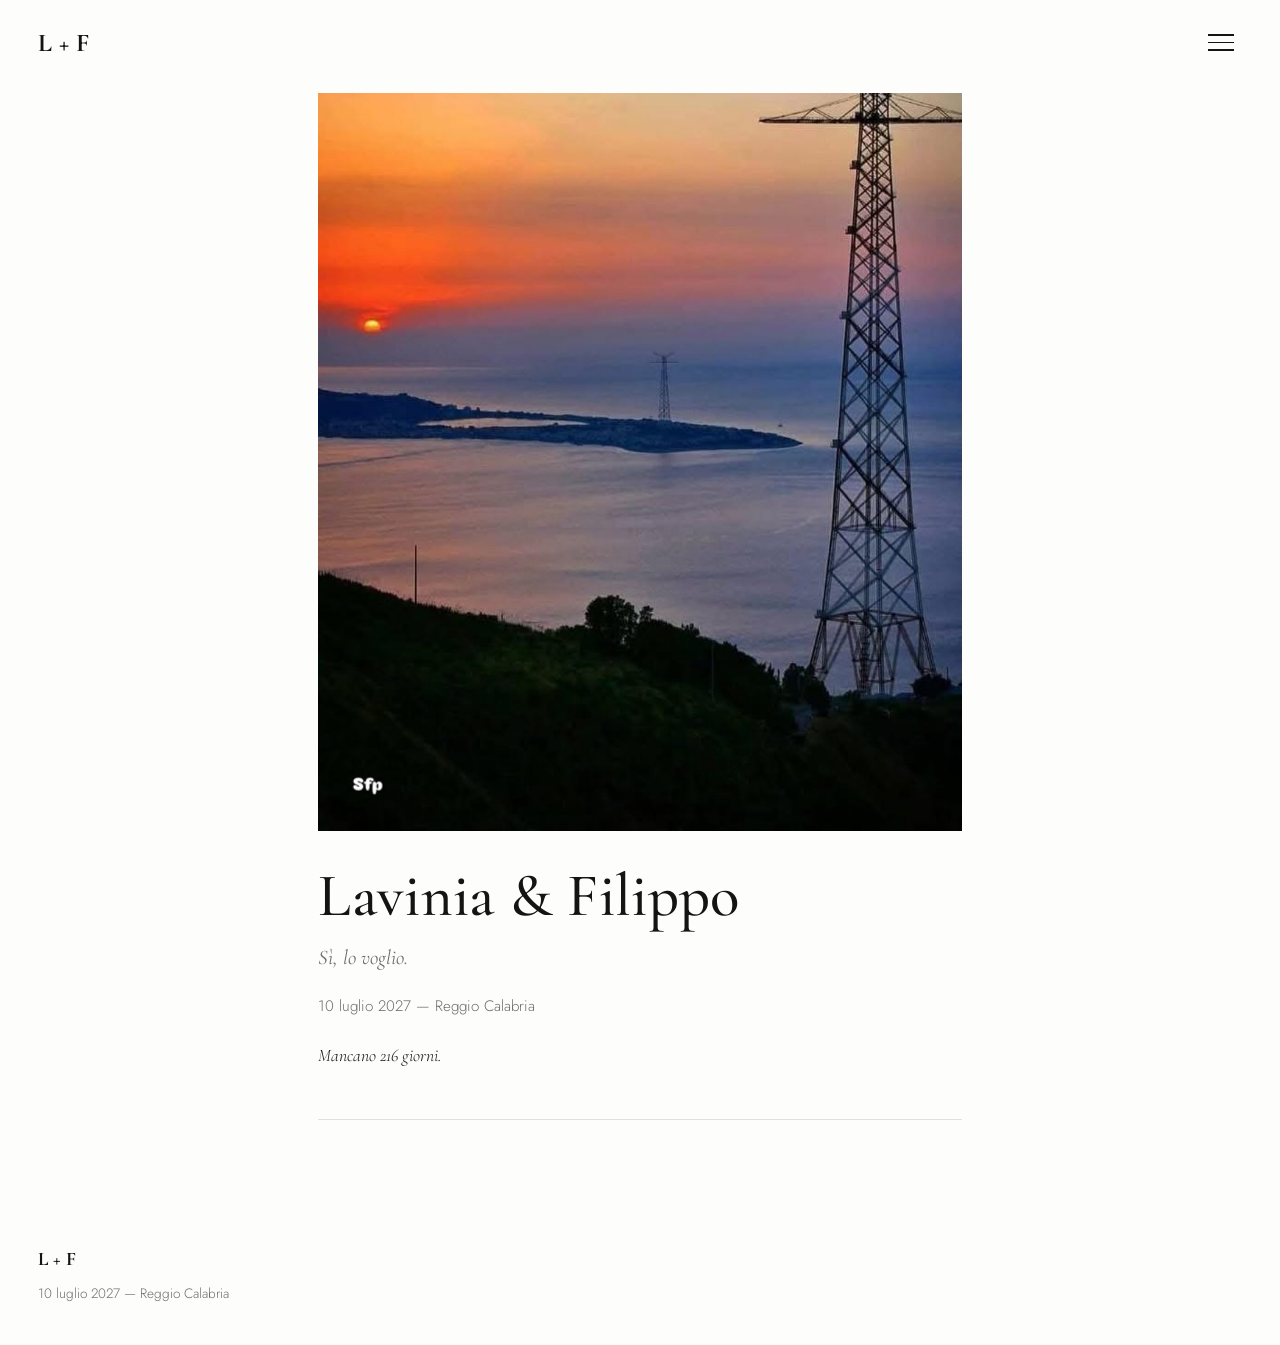
==== commit 56a16e58: "Ristruttura il menu: 10 Luglio, Alloggio, La nostra città, Home Rinomina "La storia" in "10 Luglio" " ====
--- a/index.html
+++ b/index.html
@@ -3,17 +3,17 @@
 <head>
 <meta charset="UTF-8">
 <meta name="viewport" content="width=device-width, initial-scale=1.0">
-<title>Filippo &amp; Lavinia — 10 luglio 2027</title>
-<meta name="description" content="Il matrimonio di Filippo e Lavinia, 10 luglio 2027, Reggio Calabria.">
+<title>Lavinia &amp; Filippo — 10 luglio 2027</title>
+<meta name="description" content="Il matrimonio di Lavinia e Filippo, 10 luglio 2027, Reggio Calabria.">
 <link rel="preconnect" href="https://fonts.googleapis.com">
 <link rel="preconnect" href="https://fonts.gstatic.com" crossorigin>
-<link href="https://fonts.googleapis.com/css2?family=Cormorant+Garamond:ital,wght@0,300;0,400;0,500;1,400&family=Jost:wght@300;400;500&display=swap" rel="stylesheet">
+<link href="https://fonts.googleapis.com/css2?family=Cormorant+Garamond:ital,wght@0,300;0,400;0,500;0,700;1,400&family=Jost:wght@300;400;500&display=swap" rel="stylesheet">
 <link rel="stylesheet" href="styles.css">
 </head>
 <body>
 
 <header class="topbar">
-  <a href="#top" class="mark">F&nbsp;+&nbsp;L</a>
+  <a href="index.html" class="mark">L&nbsp;+&nbsp;F</a>
   <button class="menu-toggle" id="menuToggle" aria-label="Apri il menu" aria-expanded="false" aria-controls="menuOverlay">
     <span></span><span></span><span></span>
   </button>
@@ -22,155 +22,33 @@
 <div class="menu-overlay" id="menuOverlay">
   <button class="menu-close" id="menuClose" aria-label="Chiudi il menu">&times;</button>
   <nav class="menu-list">
-    <a href="#storia" class="menu-item">La storia</a>
-    <a href="#cerimonia" class="menu-item">La cerimonia</a>
-    <a href="#ricevimento" class="menu-item">Il ricevimento</a>
-    <a href="#logistica" class="menu-item">Da sapere</a>
-    <a href="#rsvp" class="menu-item">RSVP</a>
+    <a href="index.html" class="menu-item">Home</a>
+    <a href="10-luglio.html" class="menu-item">10 Luglio</a>
+    <a href="cerimonia.html" class="menu-item">La cerimonia</a>
+    <a href="ricevimento.html" class="menu-item">Il ricevimento</a>
+    <a href="alloggio.html" class="menu-item">Alloggio</a>
+    <a href="la-nostra-citta.html" class="menu-item">La nostra città</a>
+    <a href="rsvp.html" class="menu-item">RSVP</a>
   </nav>
 </div>
 
-<main id="top">
+<main>
 
   <section class="page page--hero">
     <div class="page__media page__media--tall">
       <img src="images/hero.jpg" alt="" loading="eager">
     </div>
-    <h1 class="page__title page__title--home">Filippo, finalmente<br>con Lavinia</h1>
-    <p class="page__lead">10 luglio 2027 — Reggio Calabria</p>
+    <h1 class="page__title page__title--home">Lavinia &amp; Filippo</h1>
+    <p class="page__lead">Sì, lo voglio.</p>
+    <p class="page__address">10 luglio 2027 — Reggio Calabria</p>
     <p class="page__countdown" id="countdown" aria-live="polite"></p>
     <hr class="rule">
-  </section>
-
-  <section id="storia" class="page">
-    <div class="page__media">
-      <img src="images/storia.jpg" alt="" loading="lazy">
-    </div>
-    <h2 class="page__title">La storia</h2>
-    <p class="page__lead">Due strade, un solo mare.</p>
-    <p class="page__body">
-      Ci siamo trovati senza cercarci, in mezzo alle cose di tutti i giorni,
-      e da lì non ci siamo più lasciati.<br>
-      Anno dopo anno abbiamo imparato a costruire insieme — con pazienza,
-      ironia e la stessa direzione negli occhi.<br>
-      Il 10 luglio 2027 vogliamo dirlo davanti a chi ci vuole bene: da qui
-      in poi, la strada è una sola.
-    </p>
-    <p class="page__note">— personalizzate pure questo paragrafo con un ricordo vostro —</p>
-    <hr class="rule">
-  </section>
-
-  <section id="cerimonia" class="page">
-    <div class="page__media">
-      <img src="images/cerimonia.jpg" alt="" loading="lazy">
-    </div>
-    <h2 class="page__title">La cerimonia</h2>
-    <p class="page__lead">Sabato 10 Luglio,<br>ore 11:00</p>
-    <p class="page__place">CHIESA DI SANTA MARIA DI PORTO SALVO</p>
-    <p class="page__address">Reggio Calabria</p>
-    <p class="page__body">
-      Vi aspettiamo per lo scambio delle promesse in una delle chiese più
-      care alla città, a due passi dal lungomare. Vi chiediamo di essere
-      presenti con qualche minuto di anticipo.
-    </p>
-    <a class="link-under" href="https://www.google.com/maps/search/?api=1&query=Chiesa+di+Santa+Maria+di+Porto+Salvo+Reggio+Calabria" target="_blank" rel="noopener">Apri su Google Maps</a>
-    <hr class="rule">
-  </section>
-
-  <section id="ricevimento" class="page">
-    <div class="page__media">
-      <img src="images/ricevimento.jpg" alt="" loading="lazy">
-    </div>
-    <h2 class="page__title">Il ricevimento</h2>
-    <p class="page__lead">A seguire</p>
-    <p class="page__place">KALURA</p>
-    <p class="page__address">Reggio Calabria</p>
-    <p class="page__body">
-      Festeggeremo affacciati sullo Stretto, tra tavolate lunghe, buon
-      cibo calabrese e musica fino a tardi. Non serve altro che venire
-      con fame e voglia di ballare.
-    </p>
-    <a class="link-under" href="https://www.google.com/maps/search/?api=1&query=Kalura+Reggio+Calabria" target="_blank" rel="noopener">Apri su Google Maps</a>
-
-    <div class="attire">
-      <p class="attire__label">ABBIGLIAMENTO</p>
-      <p class="page__body">
-        Elegante estivo. La cerimonia è in chiesa, il ricevimento è
-        all'aperto — un abito comodo per ballare è un'ottima idea.
-      </p>
-    </div>
-    <hr class="rule">
-  </section>
-
-  <section id="logistica" class="page">
-    <h2 class="page__title">Da sapere</h2>
-    <p class="page__lead">Qualche informazione utile per organizzare il viaggio.</p>
-
-    <div class="info-block">
-      <p class="info-block__label">IN AEREO</p>
-      <p class="page__body">L'aeroporto più comodo è quello di Reggio Calabria (REG); Lamezia Terme (SUF) è un'alternativa a circa 1h30 d'auto.</p>
-    </div>
-    <div class="info-block">
-      <p class="info-block__label">IN TRENO</p>
-      <p class="page__body">Reggio Calabria Centrale è collegata con le principali città italiane; da lì la chiesa e il ricevimento sono raggiungibili in pochi minuti.</p>
-    </div>
-    <div class="info-block">
-      <p class="info-block__label">DOVE DORMIRE</p>
-      <p class="page__body">Stiamo raccogliendo alcune convenzioni con hotel e B&amp;B in città: aggiorneremo questa sezione con i dettagli e i codici sconto.</p>
-    </div>
-    <hr class="rule">
-  </section>
-
-  <section id="rsvp" class="page">
-    <h2 class="page__title">RSVP</h2>
-    <p class="page__lead">Vi chiediamo di rispondere entro il 10 maggio 2027, per aiutarci a organizzare al meglio la giornata.</p>
-
-    <form name="rsvp" method="POST" data-netlify="true" netlify-honeypot="bot-field" class="rsvp-form" id="rsvpForm">
-      <input type="hidden" name="form-name" value="rsvp">
-      <p class="hidden-field"><label>Non compilare questo campo: <input name="bot-field"></label></p>
-
-      <div class="field">
-        <label for="nome">Nome e cognome</label>
-        <input type="text" id="nome" name="nome" required>
-      </div>
-
-      <div class="field">
-        <label for="email">Email</label>
-        <input type="email" id="email" name="email" required>
-      </div>
-
-      <div class="field field--radio">
-        <span class="field__label">Ci sarai?</span>
-        <div class="radio-group">
-          <label><input type="radio" name="presenza" value="Sì" required> Sì, con gioia</label>
-          <label><input type="radio" name="presenza" value="No"> Purtroppo no</label>
-        </div>
-      </div>
-
-      <div class="field">
-        <label for="ospiti">Numero di persone (te incluso/a)</label>
-        <input type="number" id="ospiti" name="ospiti" min="1" max="10" value="1">
-      </div>
-
-      <div class="field">
-        <label for="allergie">Allergie o intolleranze alimentari</label>
-        <textarea id="allergie" name="allergie" rows="2"></textarea>
-      </div>
-
-      <div class="field">
-        <label for="messaggio">Un messaggio per noi (facoltativo)</label>
-        <textarea id="messaggio" name="messaggio" rows="3"></textarea>
-      </div>
-
-      <button type="submit" class="btn">Invia la conferma</button>
-      <p class="rsvp__thanks" id="rsvpThanks" hidden>Grazie! Abbiamo ricevuto la tua conferma.</p>
-    </form>
   </section>
 
 </main>
 
 <footer class="footer">
-  <p class="mark">F + L</p>
+  <p class="mark">L + F</p>
   <p class="footer__text">10 luglio 2027 — Reggio Calabria</p>
 </footer>
 
--- a/styles.css
+++ b/styles.css
@@ -19,7 +19,7 @@
 }
 
 *{ box-sizing:border-box; }
-html{ scroll-behavior:smooth; }
+html{ scroll-behavior:smooth; overflow-x:hidden; }
 
 body{
   margin:0;
@@ -30,6 +30,7 @@
   font-size:1.05rem;
   line-height:1.7;
   -webkit-font-smoothing:antialiased;
+  overflow-x:hidden;
 }
 
 @media (prefers-reduced-motion: reduce){
@@ -48,8 +49,8 @@
 }
 .mark{
   font-family:var(--display);
-  font-weight:500;
-  font-style:italic;
+  font-weight:700;
+  font-style:normal;
   font-size:1.6rem;
   text-decoration:none;
   color:var(--ink);
@@ -110,17 +111,22 @@
   margin-left:-50vw;
   margin-right:-50vw;
   aspect-ratio: 4 / 5;
+  max-height:82vh;
   margin-bottom:2rem;
   overflow:hidden;
   background:var(--line);
 }
-.page__media--tall{ aspect-ratio: 3 / 4; }
+.page__media--tall{ aspect-ratio: 4 / 5; }
 
 .page__media img{
   display:block;
   width:100%;
   height:100%;
   object-fit:cover;
+  object-position:center 35%;
+}
+.page--hero .page__media img{
+  object-position:25% 32%;
 }
 
 .page__title{
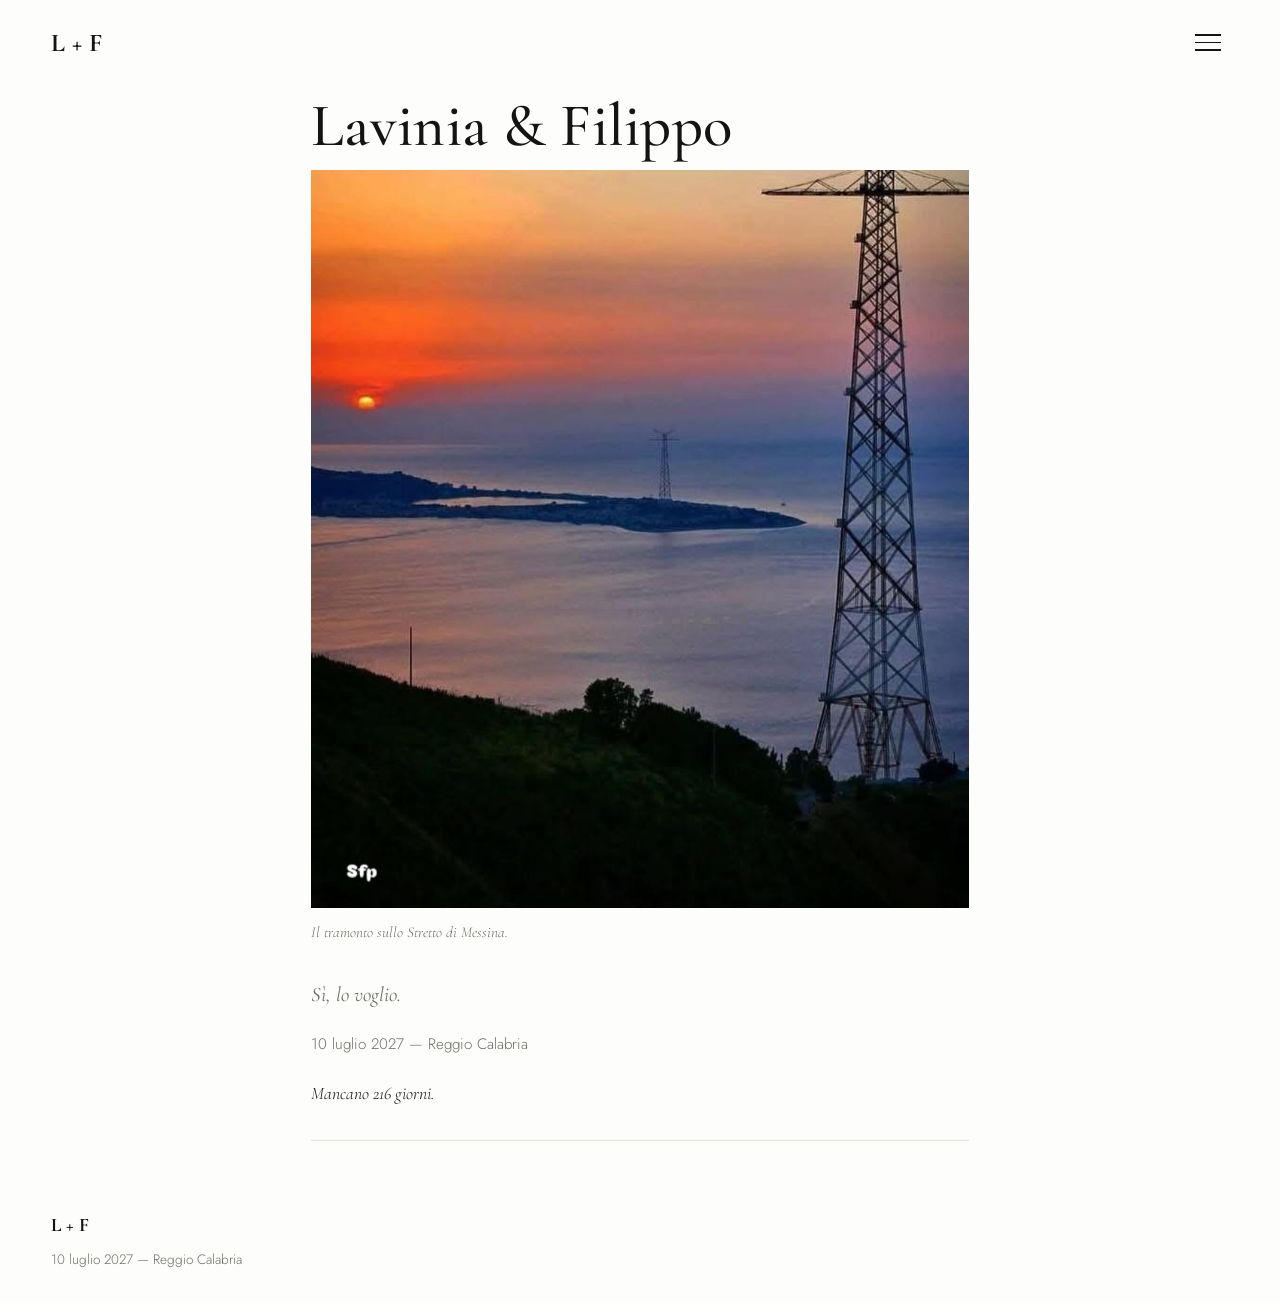
==== commit cac2b7c9: "Riordina titolo/foto/didascalia e riduce lo spazio prima del footer Sposta il titolo sopra la foto e" ====
--- a/index.html
+++ b/index.html
@@ -35,10 +35,11 @@
 <main>
 
   <section class="page page--hero">
+    <h1 class="page__title page__title--home">Lavinia &amp; Filippo</h1>
     <div class="page__media page__media--tall">
       <img src="images/hero.jpg" alt="" loading="eager">
     </div>
-    <h1 class="page__title page__title--home">Lavinia &amp; Filippo</h1>
+    <p class="page__caption">Il tramonto sullo Stretto di Messina.</p>
     <p class="page__lead">Sì, lo voglio.</p>
     <p class="page__address">10 luglio 2027 — Reggio Calabria</p>
     <p class="page__countdown" id="countdown" aria-live="polite"></p>
--- a/styles.css
+++ b/styles.css
@@ -76,15 +76,15 @@
 .menu-overlay.is-open{ transform:translateX(0); }
 
 .menu-close{
-  align-self:flex-end;
+  position:absolute;
+  top:0.8rem; right:calc(var(--pad) - 0.5rem);
   background:none; border:none; cursor:pointer;
   font-size:2rem; line-height:1; color:var(--ink);
   padding:0.5rem;
-  margin-bottom:2rem;
 }
 .menu-list{
   display:flex; flex-direction:column; gap:2rem;
-  padding-top:1rem;
+  margin-top:3.5rem;
 }
 .menu-item{
   font-family:var(--body);
@@ -99,7 +99,7 @@
 .page{
   max-width:var(--max);
   margin:0 auto;
-  padding:0 var(--pad) 3.5rem;
+  padding:0 var(--pad) 1.5rem;
 }
 .page--hero{ padding-top:0.5rem; }
 
@@ -112,7 +112,8 @@
   margin-right:-50vw;
   aspect-ratio: 4 / 5;
   max-height:82vh;
-  margin-bottom:2rem;
+  margin-top:0.5rem;
+  margin-bottom:0.75rem;
   overflow:hidden;
   background:var(--line);
 }
@@ -184,6 +185,13 @@
   color:var(--grey);
   margin:0;
 }
+.page__caption{
+  font-family:var(--display);
+  font-style:italic;
+  font-size:0.95rem;
+  color:var(--grey);
+  margin:0 0 2rem;
+}
 
 .link-under{
   display:inline-block;
@@ -196,7 +204,7 @@
 .rule{
   border:none;
   border-top:1px solid var(--line);
-  margin:3rem 0 0;
+  margin:1.75rem 0 0;
 }
 
 /* ---------- Attire / info blocks ---------- */
@@ -213,7 +221,7 @@
 .info-block:last-of-type{ margin-bottom:0; }
 
 /* ---------- RSVP form ---------- */
-.rsvp-form{ margin-top:1.5rem; }
+.rsvp-form{ margin-top:1.5rem; max-width:30rem; }
 .hidden-field{ position:absolute; left:-9999px; }
 
 .field{ margin-bottom:1.4rem; display:flex; flex-direction:column; gap:0.4rem; }
@@ -262,13 +270,13 @@
 /* ---------- Footer ---------- */
 .footer{
   text-align:left;
-  padding:3rem var(--pad) 2.5rem;
+  padding:1.5rem var(--pad) 2rem;
   color:var(--grey);
 }
 .footer .mark{ display:block; margin-bottom:0.4rem; font-size:1.2rem; }
 .footer__text{ font-size:0.85rem; margin:0; }
 
-/* ---------- Desktop refinements ---------- */
+/* ---------- Tablet refinements ---------- */
 @media (min-width: 720px){
   :root{ --pad: 3vw; }
   .page{ max-width:720px; }
@@ -280,16 +288,36 @@
   }
 }
 
+/* ---------- Desktop refinements ---------- */
+@media (min-width: 1024px){
+  :root{ --pad: 4vw; }
+  .page{ max-width:760px; }
+
+  .menu-overlay{
+    align-items:center;
+    justify-content:center;
+  }
+  .menu-list{
+    margin-top:0;
+    align-items:center;
+    gap:2.4rem;
+  }
+  .menu-item{ font-size:1.7rem; }
+  .menu-close{ top:1.6rem; right:calc(var(--pad) - 0.5rem); }
+}
+
 /* ---------- Reveal on scroll ---------- */
-.page__media, .page__title, .page__lead, .page__body{
+.page__media, .page__title, .page__caption, .page__lead, .page__body{
   opacity:0; transform:translateY(14px);
 }
 .page.is-visible .page__media,
 .page.is-visible .page__title,
+.page.is-visible .page__caption,
 .page.is-visible .page__lead,
 .page.is-visible .page__body{
   opacity:1; transform:none;
   transition:opacity 0.6s ease, transform 0.6s ease;
 }
+.page.is-visible .page__caption{ transition-delay:0.05s; }
 .page.is-visible .page__lead{ transition-delay:0.05s; }
 .page.is-visible .page__body{ transition-delay:0.1s; }
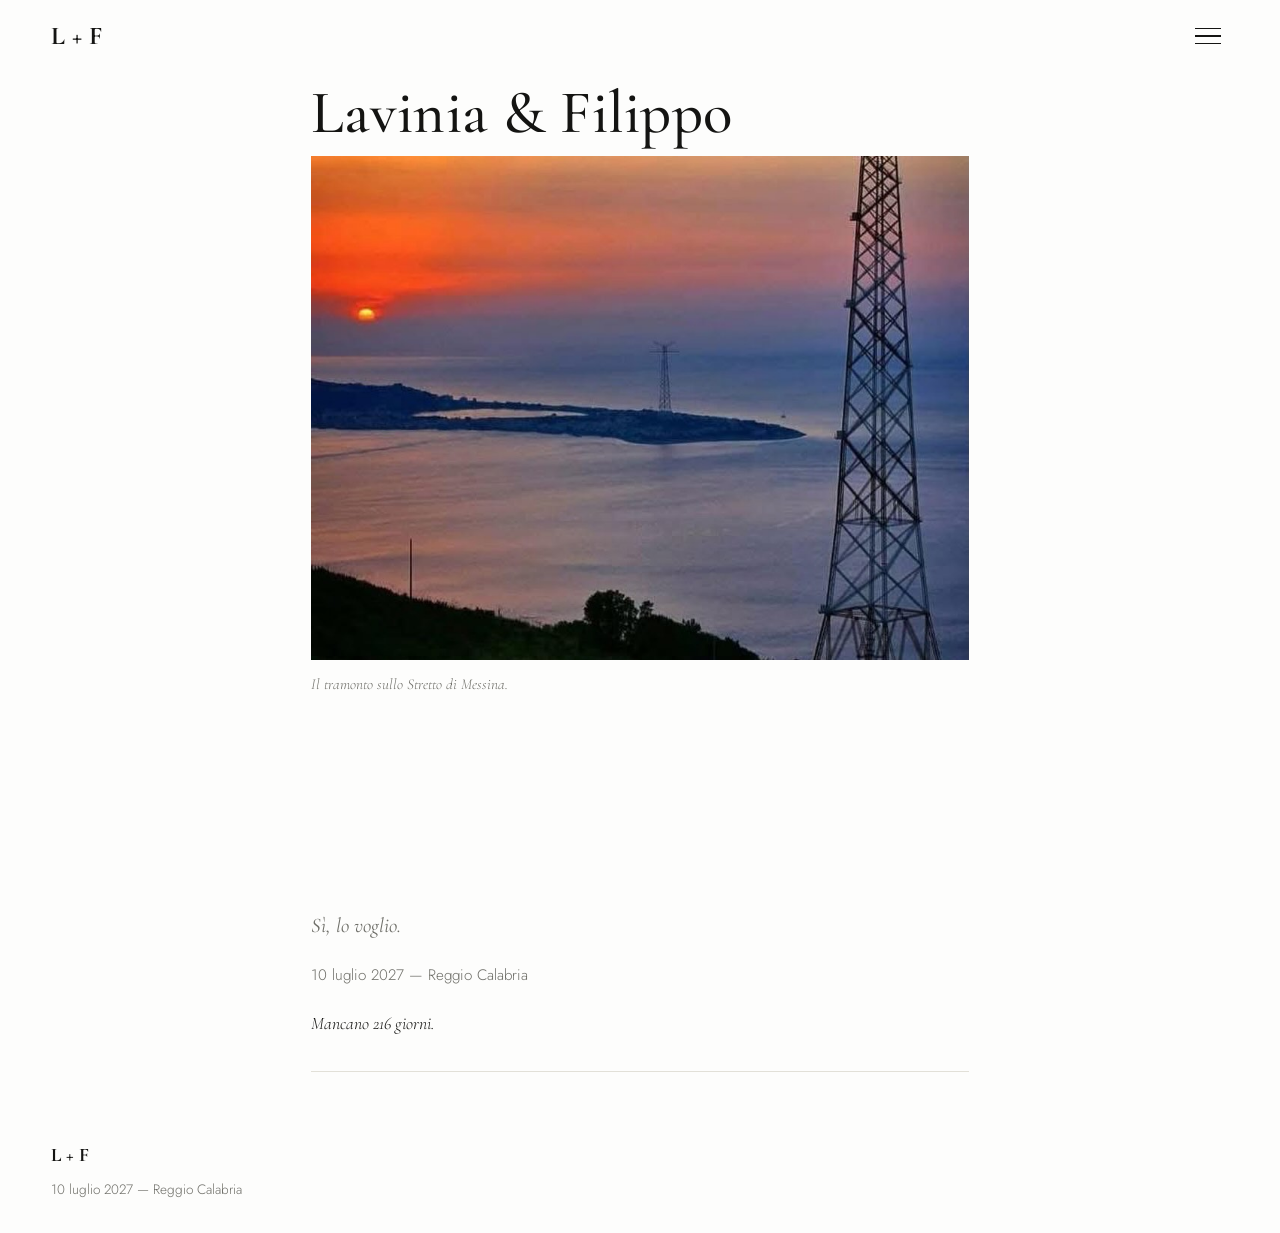
==== commit 60844fde: "Blocca titolo+foto+didascalia sopra la piega e corregge chiesa/foto Ogni pagina con foto ora riempie" ====
--- a/index.html
+++ b/index.html
@@ -35,11 +35,13 @@
 <main>
 
   <section class="page page--hero">
-    <h1 class="page__title page__title--home">Lavinia &amp; Filippo</h1>
-    <div class="page__media page__media--tall">
-      <img src="images/hero.jpg" alt="" loading="eager">
+    <div class="page__cover">
+      <h1 class="page__title page__title--home">Lavinia &amp; Filippo</h1>
+      <div class="page__media page__media--tall">
+        <img src="images/hero.jpg" alt="" loading="eager">
+      </div>
+      <p class="page__caption">Il tramonto sullo Stretto di Messina.</p>
     </div>
-    <p class="page__caption">Il tramonto sullo Stretto di Messina.</p>
     <p class="page__lead">Sì, lo voglio.</p>
     <p class="page__address">10 luglio 2027 — Reggio Calabria</p>
     <p class="page__countdown" id="countdown" aria-live="polite"></p>
--- a/styles.css
+++ b/styles.css
@@ -16,6 +16,7 @@
 
   --max: 640px;
   --pad: 1.5rem;
+  --topbar-h: 4.5rem;
 }
 
 *{ box-sizing:border-box; }
@@ -43,8 +44,9 @@
 /* ---------- Top bar ---------- */
 .topbar{
   position:sticky; top:0; z-index:30;
+  height:var(--topbar-h);
   display:flex; align-items:center; justify-content:space-between;
-  padding:1.3rem var(--pad);
+  padding:0 var(--pad);
   background:var(--paper);
 }
 .mark{
@@ -103,6 +105,11 @@
 }
 .page--hero{ padding-top:0.5rem; }
 
+.page__cover{
+  min-height:calc(100vh - var(--topbar-h));
+  min-height:calc(100dvh - var(--topbar-h));
+}
+
 .page__media{
   width:100vw;
   position:relative;
@@ -111,7 +118,7 @@
   margin-left:-50vw;
   margin-right:-50vw;
   aspect-ratio: 4 / 5;
-  max-height:82vh;
+  max-height:56vh;
   margin-top:0.5rem;
   margin-bottom:0.75rem;
   overflow:hidden;
@@ -191,6 +198,16 @@
   font-size:0.95rem;
   color:var(--grey);
   margin:0 0 2rem;
+}
+.page__credit{
+  display:block;
+  font-family:var(--body);
+  font-size:0.72rem;
+  font-style:normal;
+  letter-spacing:0.02em;
+  color:var(--grey);
+  opacity:0.8;
+  margin-top:0.2rem;
 }
 
 .link-under{
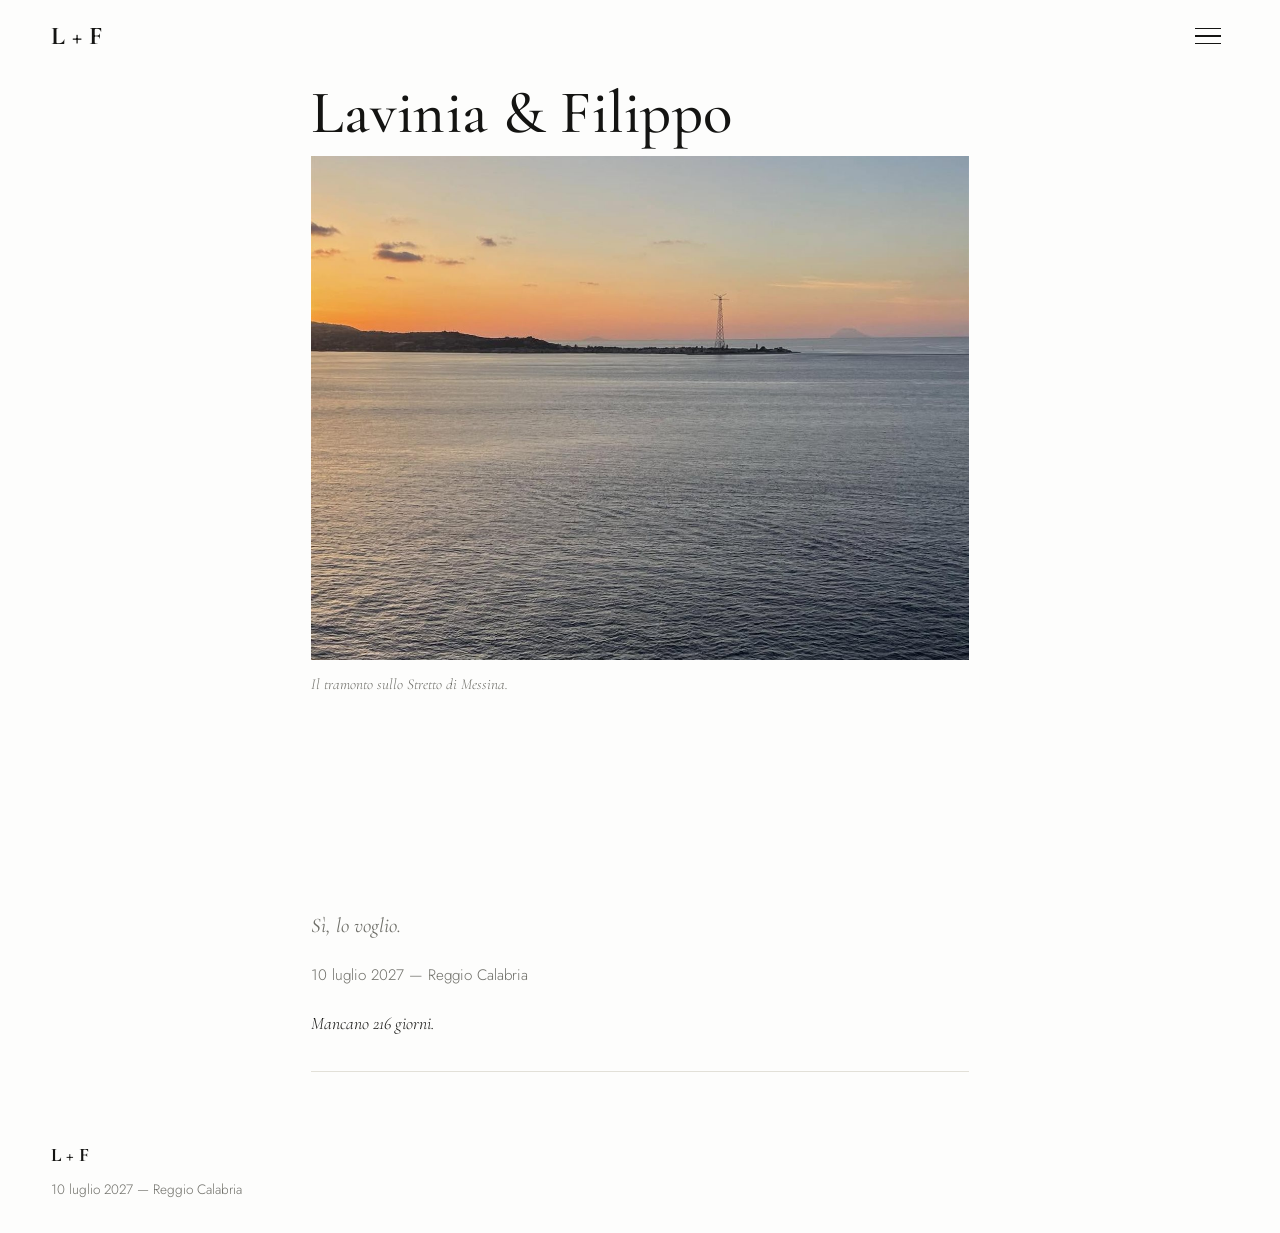
==== commit 78e38379: "Accorpa 10 Luglio, cerimonia e ricevimento in un'unica pagina Unisce le tre pagine in "10 Luglio" co" ====
--- a/index.html
+++ b/index.html
@@ -24,8 +24,6 @@
   <nav class="menu-list">
     <a href="index.html" class="menu-item">Home</a>
     <a href="10-luglio.html" class="menu-item">10 Luglio</a>
-    <a href="cerimonia.html" class="menu-item">La cerimonia</a>
-    <a href="ricevimento.html" class="menu-item">Il ricevimento</a>
     <a href="alloggio.html" class="menu-item">Alloggio</a>
     <a href="la-nostra-citta.html" class="menu-item">La nostra città</a>
     <a href="rsvp.html" class="menu-item">RSVP</a>
--- a/styles.css
+++ b/styles.css
@@ -125,6 +125,7 @@
   background:var(--line);
 }
 .page__media--tall{ aspect-ratio: 4 / 5; }
+.page__media--crest{ background:#F4F3EF; }
 
 .page__media img{
   display:block;
@@ -136,6 +137,10 @@
 .page--hero .page__media img{
   object-position:25% 32%;
 }
+.page__media--crest img{
+  object-fit:contain;
+  object-position:center;
+}
 
 .page__title{
   font-family:var(--display);
@@ -149,6 +154,16 @@
   font-size:clamp(2.6rem, 9vw, 3.8rem);
 }
 
+.page__subtitle{
+  font-family:var(--display);
+  font-weight:500;
+  font-size:clamp(1.6rem, 5vw, 2.1rem);
+  line-height:1.15;
+  margin:0 0 0.6rem;
+  padding-top:2.5rem;
+}
+.page__subtitle:first-of-type{ padding-top:0; }
+
 .page__lead{
   font-family:var(--display);
   font-style:italic;
@@ -228,12 +243,15 @@
 .attire{ margin-top:1.8rem; }
 .attire__label,
 .info-block__label{
+  display:block;
   font-family:var(--body);
   font-size:0.78rem;
   letter-spacing:0.1em;
   color:var(--grey);
   margin:0 0 0.5rem;
-}
+  text-decoration:none;
+}
+a.info-block__label:hover{ text-decoration:underline; }
 .info-block{ margin-bottom:1.8rem; }
 .info-block:last-of-type{ margin-bottom:0; }
 
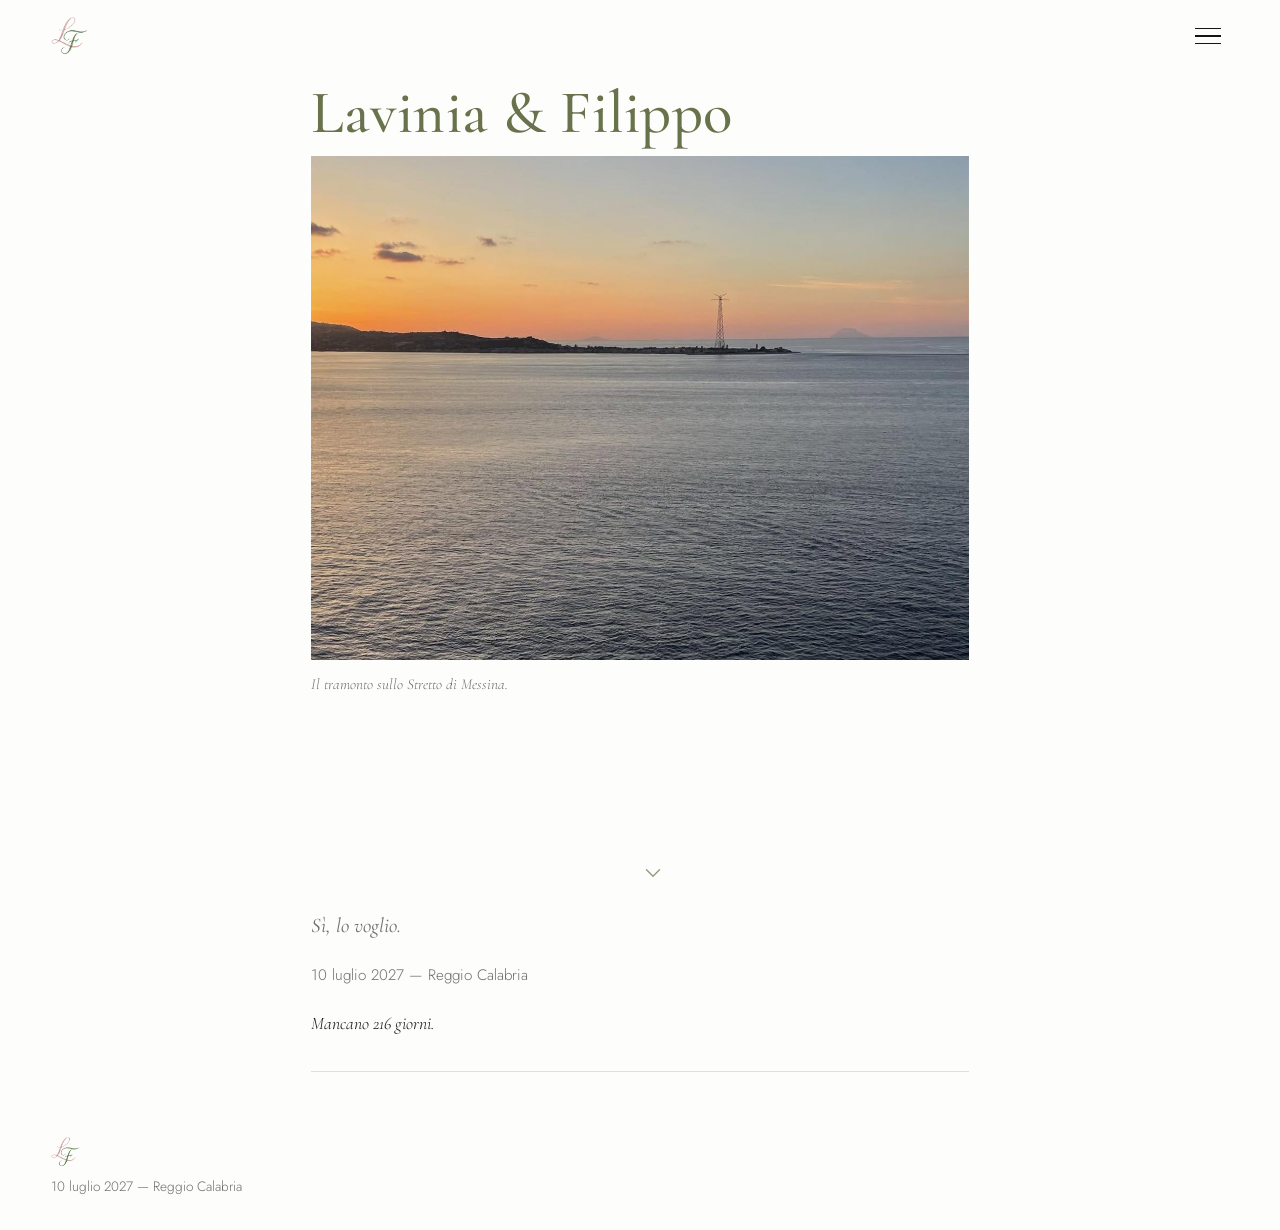
==== commit 7564b0f9: "Ristruttura il menu: nuova pagina mito, logo immagine, freccia scroll - Rimuove "La nostra città" - " ====
--- a/index.html
+++ b/index.html
@@ -13,7 +13,7 @@
 <body>
 
 <header class="topbar">
-  <a href="index.html" class="mark">L&nbsp;+&nbsp;F</a>
+  <a href="index.html" class="mark"><img src="images/mark.png" alt="Lavinia &amp; Filippo"></a>
   <button class="menu-toggle" id="menuToggle" aria-label="Apri il menu" aria-expanded="false" aria-controls="menuOverlay">
     <span></span><span></span><span></span>
   </button>
@@ -22,11 +22,11 @@
 <div class="menu-overlay" id="menuOverlay">
   <button class="menu-close" id="menuClose" aria-label="Chiudi il menu">&times;</button>
   <nav class="menu-list">
-    <a href="index.html" class="menu-item">Home</a>
-    <a href="10-luglio.html" class="menu-item">10 Luglio</a>
-    <a href="alloggio.html" class="menu-item">Alloggio</a>
-    <a href="la-nostra-citta.html" class="menu-item">La nostra città</a>
-    <a href="rsvp.html" class="menu-item">RSVP</a>
+    <a href="index.html" class="menu-item"><svg viewBox="0 0 24 24" aria-hidden="true"><path d="M3.5 11.5 12 4l8.5 7.5"/><path d="M5.5 10v9.5a1 1 0 0 0 1 1H9v-6h6v6h2.5a1 1 0 0 0 1-1V10"/></svg>Home</a>
+    <a href="10-luglio.html" class="menu-item"><svg viewBox="0 0 24 24" aria-hidden="true"><rect x="4" y="5.5" width="16" height="14.5" rx="1.5"/><path d="M4 9.5h16M8 3.5v4M16 3.5v4"/></svg>10 Luglio</a>
+    <a href="il-mito-e-il-simbolo.html" class="menu-item"><svg viewBox="0 0 24 24" aria-hidden="true"><circle cx="9" cy="7.2" r="2.1"/><circle cx="13.6" cy="7.2" r="2.1"/><circle cx="6.9" cy="11.2" r="2.1"/><circle cx="11.4" cy="11.2" r="2.1"/><circle cx="16" cy="11.2" r="2.1"/><circle cx="9" cy="15.2" r="2.1"/><circle cx="13.6" cy="15.2" r="2.1"/><path d="M11.3 4.8V2.3"/></svg>Il mito e il simbolo</a>
+    <a href="alloggio.html" class="menu-item"><svg viewBox="0 0 24 24" aria-hidden="true"><path d="M2.5 19v-6.5a2 2 0 0 1 2-2h15a2 2 0 0 1 2 2V19"/><path d="M2.5 19v2M21.5 19v2M2.5 15.5h19"/><rect x="3.5" y="9" width="7" height="4" rx="1.2"/></svg>Per chi viene da lontano</a>
+    <a href="rsvp.html" class="menu-item"><svg viewBox="0 0 24 24" aria-hidden="true"><rect x="3" y="5.5" width="18" height="13" rx="1.5"/><path d="m3.6 6.5 8.4 6.8 8.4-6.8"/></svg>RSVP</a>
   </nav>
 </div>
 
@@ -39,6 +39,7 @@
         <img src="images/hero.jpg" alt="" loading="eager">
       </div>
       <p class="page__caption">Il tramonto sullo Stretto di Messina.</p>
+      <div class="scroll-cue" aria-hidden="true"><svg viewBox="0 0 24 24"><path d="M6 9l6 6 6-6"/></svg></div>
     </div>
     <p class="page__lead">Sì, lo voglio.</p>
     <p class="page__address">10 luglio 2027 — Reggio Calabria</p>
@@ -49,7 +50,7 @@
 </main>
 
 <footer class="footer">
-  <p class="mark">L + F</p>
+  <p class="mark"><img src="images/mark.png" alt="Lavinia &amp; Filippo"></p>
   <p class="footer__text">10 luglio 2027 — Reggio Calabria</p>
 </footer>
 
--- a/styles.css
+++ b/styles.css
@@ -10,6 +10,7 @@
   --ink:   #141412;
   --grey:  #6E6E68;
   --line:  #E2E0D8;
+  --green: #68724B;
 
   --display: "Cormorant Garamond", serif;
   --body:    "Jost", sans-serif;
@@ -50,13 +51,14 @@
   background:var(--paper);
 }
 .mark{
-  font-family:var(--display);
-  font-weight:700;
-  font-style:normal;
-  font-size:1.6rem;
+  display:inline-block;
+  line-height:0;
   text-decoration:none;
-  color:var(--ink);
-  letter-spacing:0.02em;
+}
+.mark img{
+  height:2.4rem;
+  width:auto;
+  display:block;
 }
 .menu-toggle{
   display:flex; flex-direction:column; gap:6px;
@@ -89,12 +91,25 @@
   margin-top:3.5rem;
 }
 .menu-item{
+  display:flex;
+  align-items:center;
+  gap:0.85rem;
   font-family:var(--body);
   font-weight:300;
   font-size:1.3rem;
   letter-spacing:0.03em;
   text-decoration:none;
-  color:var(--ink);
+  color:var(--green);
+}
+.menu-item svg{
+  width:1.2em; height:1.2em;
+  flex:none;
+  stroke:currentColor;
+  fill:none;
+  stroke-width:1.3;
+  stroke-linecap:round;
+  stroke-linejoin:round;
+  opacity:0.85;
 }
 
 /* ---------- Page sections ---------- */
@@ -106,8 +121,32 @@
 .page--hero{ padding-top:0.5rem; }
 
 .page__cover{
+  position:relative;
   min-height:calc(100vh - var(--topbar-h));
   min-height:calc(100dvh - var(--topbar-h));
+}
+
+.scroll-cue{
+  position:absolute;
+  left:50%;
+  bottom:1.4rem;
+  width:26px; height:26px;
+  color:var(--green);
+  opacity:0.7;
+  pointer-events:none;
+  animation:scrollCueBounce 1.8s ease-in-out infinite;
+}
+.scroll-cue svg{
+  width:100%; height:100%;
+  stroke:currentColor;
+  fill:none;
+  stroke-width:1.3;
+  stroke-linecap:round;
+  stroke-linejoin:round;
+}
+@keyframes scrollCueBounce{
+  0%, 100%{ transform:translate(-50%, 0); }
+  50%{ transform:translate(-50%, 8px); }
 }
 
 .page__media{
@@ -149,6 +188,7 @@
   line-height:1.1;
   letter-spacing:0.005em;
   margin:0 0 0.6rem;
+  color:var(--green);
 }
 .page__title--home{
   font-size:clamp(2.6rem, 9vw, 3.8rem);
@@ -161,6 +201,7 @@
   line-height:1.15;
   margin:0 0 0.6rem;
   padding-top:2.5rem;
+  color:var(--green);
 }
 .page__subtitle:first-of-type{ padding-top:0; }
 
@@ -199,6 +240,25 @@
   color:var(--ink);
   margin:0 0 1.1rem;
   max-width:34rem;
+}
+.myth-quote{
+  margin:0 0 2rem;
+  padding-left:1.1rem;
+  border-left:2px solid var(--line);
+  max-width:34rem;
+}
+.myth-quote p{
+  font-family:var(--display);
+  font-style:italic;
+  font-size:1.15rem;
+  line-height:1.5;
+  color:var(--ink);
+  margin:0 0 0.7rem;
+}
+.myth-quote p:last-child{ margin-bottom:0; }
+.myth-quote__it{
+  font-size:1.05rem;
+  color:var(--grey);
 }
 .page__note{
   font-family:var(--display);
@@ -308,7 +368,8 @@
   padding:1.5rem var(--pad) 2rem;
   color:var(--grey);
 }
-.footer .mark{ display:block; margin-bottom:0.4rem; font-size:1.2rem; }
+.footer .mark{ display:block; margin-bottom:0.5rem; }
+.footer .mark img{ height:1.9rem; }
 .footer__text{ font-size:0.85rem; margin:0; }
 
 /* ---------- Tablet refinements ---------- */
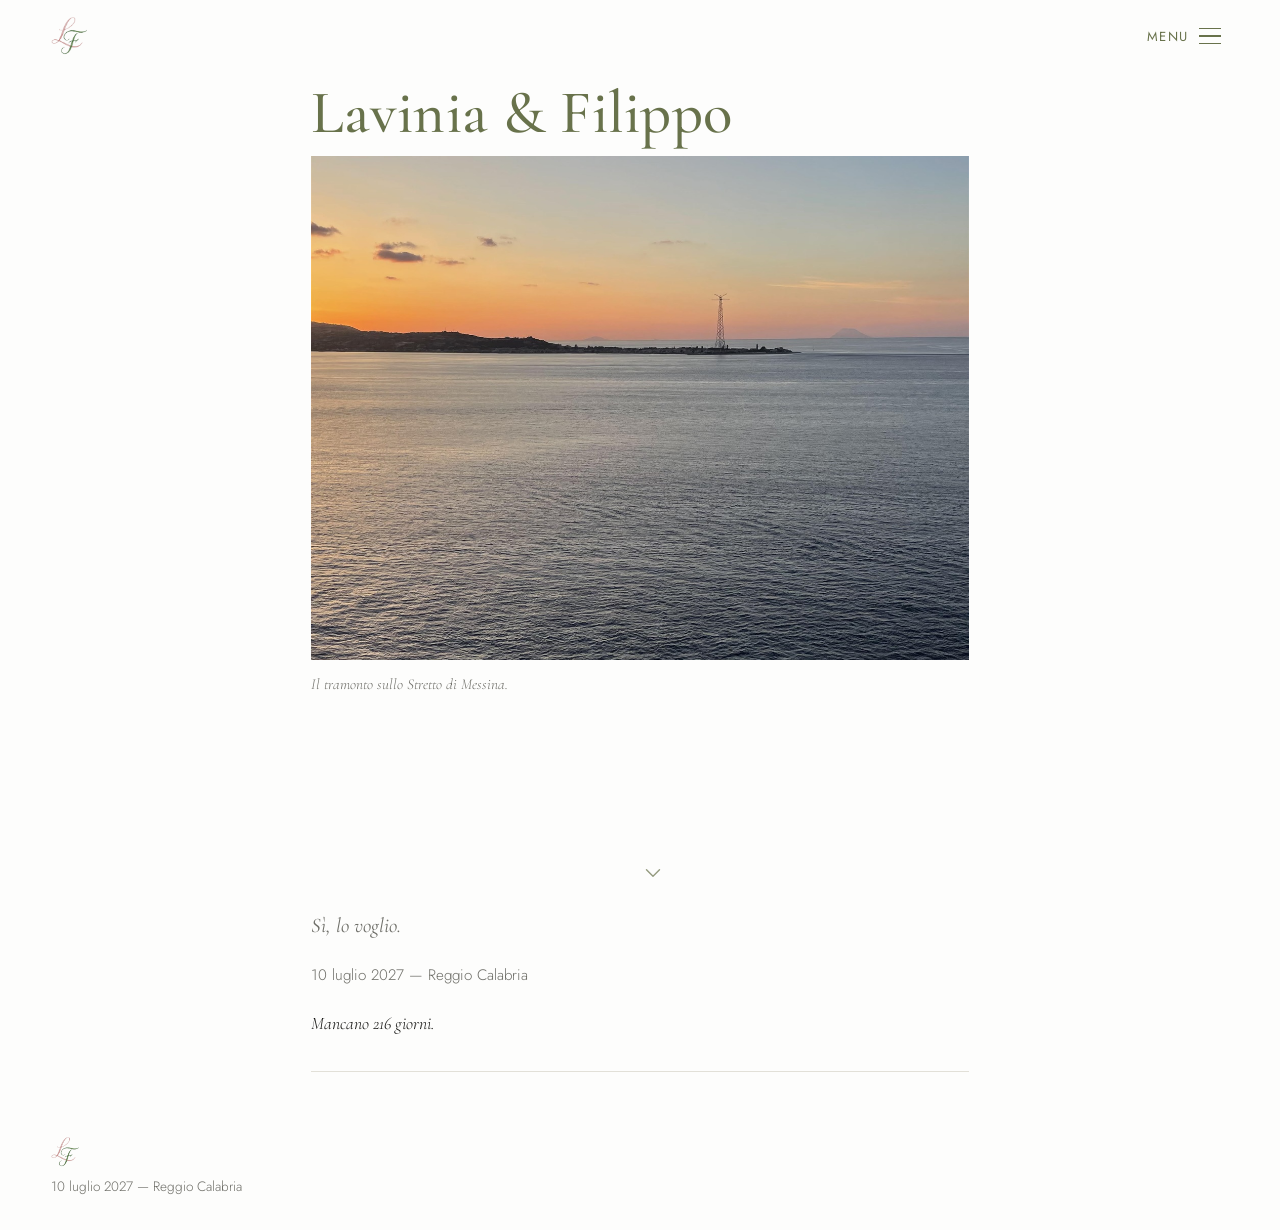
==== commit fb1d2ac7: "Rende funzionale la RSVP: autocompletamento e Google Sheets - Aggiunge "MENU" accanto all'icona hamb" ====
--- a/index.html
+++ b/index.html
@@ -15,7 +15,8 @@
 <header class="topbar">
   <a href="index.html" class="mark"><img src="images/mark.png" alt="Lavinia &amp; Filippo"></a>
   <button class="menu-toggle" id="menuToggle" aria-label="Apri il menu" aria-expanded="false" aria-controls="menuOverlay">
-    <span></span><span></span><span></span>
+    <span class="menu-toggle__label">Menu</span>
+    <span class="menu-toggle__bars"><span></span><span></span><span></span></span>
   </button>
 </header>
 
--- a/styles.css
+++ b/styles.css
@@ -61,11 +61,21 @@
   display:block;
 }
 .menu-toggle{
+  display:flex; flex-direction:row; align-items:center; gap:0.65rem;
+  background:none; border:none; cursor:pointer; padding:0.5rem;
+}
+.menu-toggle__label{
+  font-family:var(--body);
+  font-size:0.82rem;
+  letter-spacing:0.1em;
+  text-transform:uppercase;
+  color:var(--green);
+}
+.menu-toggle__bars{
   display:flex; flex-direction:column; gap:6px;
-  background:none; border:none; cursor:pointer; padding:0.5rem;
-}
-.menu-toggle span{
-  width:26px; height:1.5px; background:var(--ink);
+}
+.menu-toggle__bars span{
+  width:22px; height:1.5px; background:var(--green);
 }
 
 /* ---------- Fullscreen menu overlay ---------- */
@@ -343,6 +353,32 @@
 .radio-group{ display:flex; gap:1.6rem; }
 .radio-group label{ display:flex; align-items:center; gap:0.4rem; font-size:0.95rem; color:var(--ink); }
 
+.field--autocomplete{ position:relative; }
+.autocomplete-list{
+  list-style:none;
+  margin:0.2rem 0 0;
+  padding:0.3rem 0;
+  position:absolute;
+  left:0; right:0; top:100%;
+  background:var(--paper);
+  border:1px solid var(--line);
+  max-height:14rem;
+  overflow-y:auto;
+  z-index:5;
+  box-shadow:0 8px 20px rgba(20,20,18,0.08);
+}
+.autocomplete-list li{
+  padding:0.6rem 0.8rem;
+  font-family:var(--body);
+  font-size:0.95rem;
+  color:var(--ink);
+  cursor:pointer;
+}
+.autocomplete-list li:hover,
+.autocomplete-list li.is-active{
+  background:var(--line);
+}
+
 .btn{
   font-family:var(--body);
   font-size:0.95rem;
